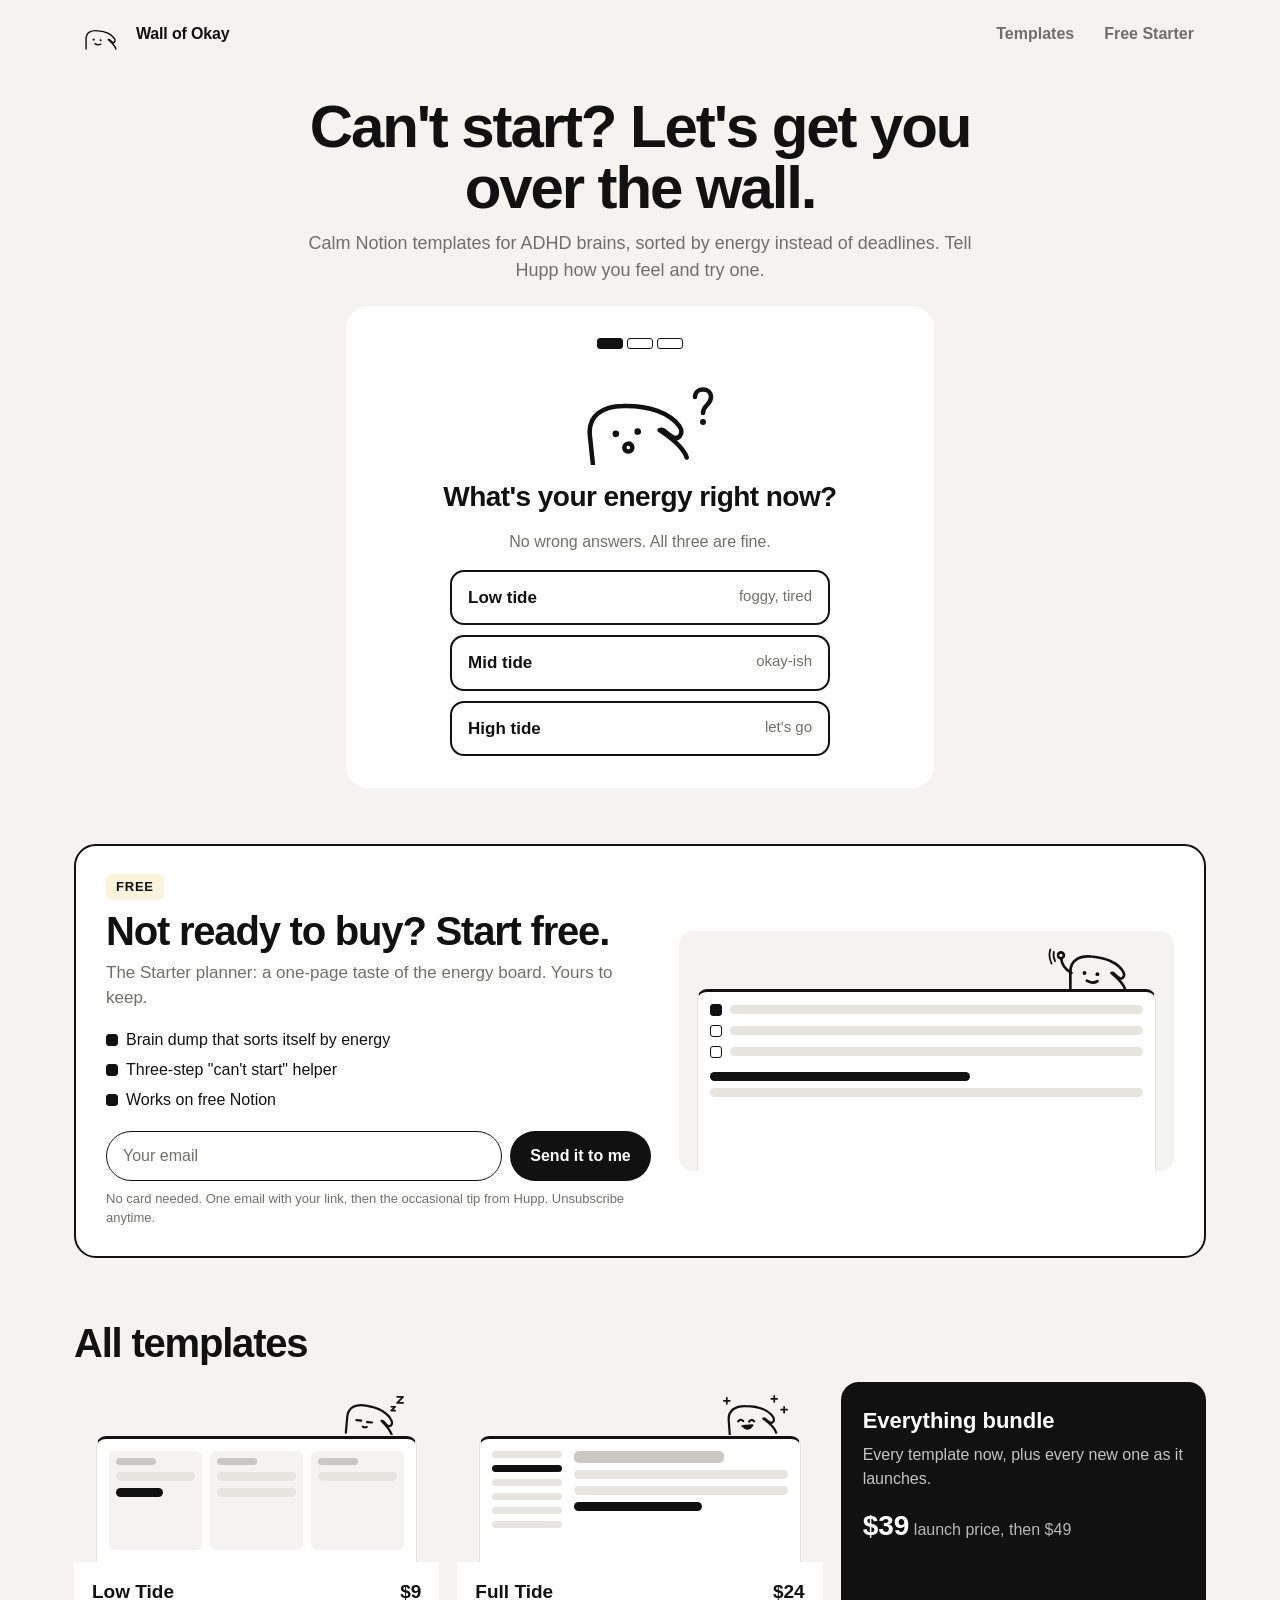
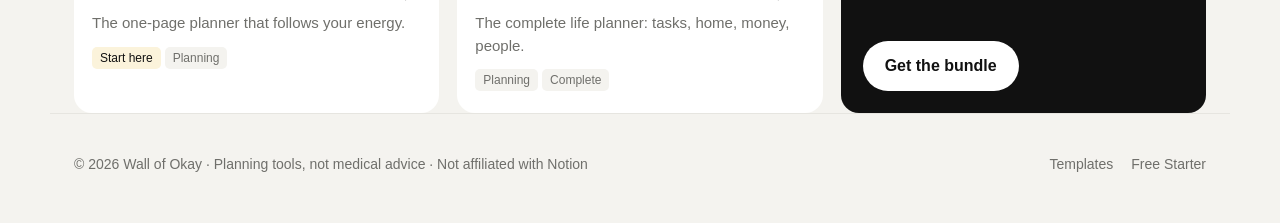
==== index.html @ 569f2dcc "Build the Wall of Okay site: Ask Hupp home, templates, Low Tide, Full Tide, 404 - Ask Hupp flow: pic" ====
<!doctype html>
<html lang="en">
<head>
<meta charset="utf-8">
<meta name="viewport" content="width=device-width, initial-scale=1">
<title>Wall of Okay · Calm Notion templates for ADHD brains</title>
<meta name="description" content="Calm Notion templates for ADHD brains. Tell Hupp your energy, try a tiny planner, and get the free Starter.">
<meta name="theme-color" content="#F4F3EF">
<link rel="icon" href="/assets/favicon.svg" type="image/svg+xml">
<link rel="icon" href="/assets/favicon-32.png" sizes="32x32" type="image/png">
<link rel="apple-touch-icon" href="/assets/apple-touch-icon.png">
<meta property="og:type" content="website">
<meta property="og:site_name" content="Wall of Okay">
<meta property="og:title" content="Wall of Okay · Calm Notion templates for ADHD brains">
<meta property="og:description" content="Calm Notion templates for ADHD brains. Tell Hupp your energy, try a tiny planner, and get the free Starter.">
<meta property="og:url" content="https://wallofokay.com/">
<meta property="og:image" content="https://wallofokay.com/assets/og.png">
<meta name="twitter:card" content="summary_large_image">
<link rel="stylesheet" href="/assets/site.css">
</head>
<body>
<a class="skip" href="#main">Skip to content</a>
<header class="site-head">
<a class="brand" href="/"><svg class="hupp" viewBox="20 32 170 100" width="170" height="100" aria-hidden="true" focusable="false"><path d="M58 130 V98 C 58 78, 74 70, 94 72 C 120 74, 140 84, 148 98 C 152 106, 146 112, 140 108 C 134 104, 132 98, 128 100 C 140 110, 150 120, 152 130" fill="none" stroke="currentColor" stroke-width="4.5" stroke-linecap="round" stroke-linejoin="round"></path><circle cx="82" cy="100" r="3.3" fill="currentColor"></circle><circle cx="104" cy="102" r="3.3" fill="currentColor"></circle><path d="M86 113 Q95 119 104 114" fill="none" stroke="currentColor" stroke-width="4.5" stroke-linecap="round" stroke-linejoin="round"></path></svg><span>Wall of Okay</span></a>
<nav aria-label="Main"><a href="/templates.html">Templates</a><a href="/#starter">Free<span class="long"> Starter</span></a></nav>
</header>
<main id="main">
<div class="intro"><h1>Can't start? Let's get you over the wall.</h1>
<p>Calm Notion templates for ADHD brains, sorted by energy instead of deadlines. Tell Hupp how you feel and try one.</p></div>

<section class="ask" id="ask" aria-label="Ask Hupp">
<div class="ask-card" data-step="1">
<div class="bricks" aria-hidden="true"><i class="on"></i><i></i><i></i></div>
<svg class="hupp lg" viewBox="20 32 170 100" width="170" height="100" role="img" aria-label="Hupp, asking a question"><g transform="rotate(-6 100 130)"><path d="M58 130 V98 C 58 78, 74 70, 94 72 C 120 74, 140 84, 148 98 C 152 106, 146 112, 140 108 C 134 104, 132 98, 128 100 C 140 110, 150 120, 152 130" fill="none" stroke="currentColor" stroke-width="4.5" stroke-linecap="round" stroke-linejoin="round"></path><circle cx="84" cy="99" r="3.3" fill="currentColor"></circle><circle cx="106" cy="99" r="3.3" fill="currentColor"></circle><circle cx="95" cy="114" r="4" fill="none" stroke="currentColor" stroke-width="4.5"></circle></g><path d="M160 64 C 160 54, 176 54, 176 64 C 176 72, 168 72, 168 80" fill="none" stroke="currentColor" stroke-width="4.5" stroke-linecap="round"></path><circle cx="168" cy="89" r="3" fill="currentColor"></circle></svg>
<h2 class="q" tabindex="-1">What's your energy right now?</h2>
<p class="sub">No wrong answers. All three are fine.</p>
<div class="opts" role="group" aria-label="Your energy"><button type="button" class="opt" data-energy="low" aria-pressed="false">Low tide <small>foggy, tired</small></button><button type="button" class="opt" data-energy="mid" aria-pressed="false">Mid tide <small>okay-ish</small></button><button type="button" class="opt" data-energy="high" aria-pressed="false">High tide <small>let's go</small></button></div>
<noscript><p class="sub"><a href="/templates.html">See the templates</a></p></noscript>
</div>

<div class="ask-card" data-step="2" hidden>
<div class="bricks" aria-hidden="true"><i class="on"></i><i class="on"></i><i></i></div>
<h2 class="q" tabindex="-1" data-board-q>Here's your board. Try it.</h2>
<div class="mini">
<div class="bar" aria-hidden="true"><i></i><i></i><i></i><span data-bar>Low Tide · Today</span></div>
<div class="in"><h3>Today</h3><div class="meta">Energy: <span data-energy-label>Mid tide</span> · <span data-count>3 things</span></div>
<div class="col"><div class="head" data-energy-label>Mid tide</div><div data-tasks></div></div>
<form class="dump" data-dump><label class="visually-hidden" for="dump-input">Dump a thought</label><input id="dump-input" type="text" maxlength="60" placeholder="Dump a thought…" autocomplete="off"><button type="submit">Add</button></form>
</div></div>
<div class="toast" role="status" aria-live="polite" hidden><svg class="hupp" viewBox="20 32 170 100" width="170" height="100" aria-hidden="true" focusable="false"><g transform="rotate(-4 100 130)"><path d="M58 130 V98 C 58 78, 74 70, 94 72 C 120 74, 140 84, 148 98 C 152 106, 146 112, 140 108 C 134 104, 132 98, 128 100 C 140 110, 150 120, 152 130" fill="none" stroke="currentColor" stroke-width="4.5" stroke-linecap="round" stroke-linejoin="round"></path><path d="M77 102 Q82 96 87 102" fill="none" stroke="currentColor" stroke-width="4.5" stroke-linecap="round" stroke-linejoin="round"></path><path d="M99 104 Q104 98 109 104" fill="none" stroke="currentColor" stroke-width="4.5" stroke-linecap="round" stroke-linejoin="round"></path><path d="M85 112 Q95 124 105 112 Z" fill="currentColor" stroke="currentColor" stroke-width="4.5" stroke-linecap="round" stroke-linejoin="round"></path></g><path d="M52 56 V68 M46 62 H58" fill="none" stroke="currentColor" stroke-width="3.5" stroke-linecap="round" stroke-linejoin="round"></path><path d="M148 52 V64 M142 58 H154" fill="none" stroke="currentColor" stroke-width="3.5" stroke-linecap="round" stroke-linejoin="round"></path><path d="M168 74 V86 M162 80 H174" fill="none" stroke="currentColor" stroke-width="3.5" stroke-linecap="round" stroke-linejoin="round"></path></svg><span data-cheer>Nice. That counts.</span><span class="hupword" aria-hidden="true">hup!</span></div>
<ul class="hint"><li>Tick a task</li><li>Tap a task for its first tiny step</li><li>Dump a thought</li></ul>
<button type="button" class="btn" data-next>Next: Hupp's pick</button>
</div>

<div class="ask-card" data-step="3" hidden>
<div class="bricks" aria-hidden="true"><i class="on"></i><i class="on"></i><i class="on"></i></div>
<div data-rec="lowtide" class="after">
<svg class="hupp lg" viewBox="20 32 170 100" width="170" height="100" role="img" aria-label="Hupp, pointing"><path d="M58 130 V98 C 58 78, 74 70, 94 72 C 120 74, 140 84, 148 98 C 152 106, 146 112, 140 108 C 134 104, 132 98, 128 100 C 140 110, 150 120, 152 130" fill="none" stroke="currentColor" stroke-width="4.5" stroke-linecap="round" stroke-linejoin="round"></path><circle cx="86" cy="100" r="3.3" fill="currentColor"></circle><circle cx="108" cy="100" r="3.3" fill="currentColor"></circle><path d="M88 113 Q97 119 106 114" fill="none" stroke="currentColor" stroke-width="4.5" stroke-linecap="round" stroke-linejoin="round"></path><path d="M146 110 Q160 108 174 100" fill="none" stroke="currentColor" stroke-width="4.5" stroke-linecap="round" stroke-linejoin="round"></path><path d="M174 100 L182 96" fill="none" stroke="currentColor" stroke-width="4.5" stroke-linecap="round" stroke-linejoin="round"></path><circle cx="174" cy="100" r="4" fill="var(--bg)" stroke="currentColor" stroke-width="4.5"></circle></svg>
<h2 class="q" tabindex="-1">Want this for your whole week?</h2>
<p class="sub">You just used the heart of Low Tide.</p>
<div class="result"><b>Low Tide planner</b><p>Brain dump, energy board, Dopamine Menu and a ten-second check-in. One page.</p></div>
<a class="btn" href="/low-tide.html">Get Low Tide · $9</a>
</div>
<div data-rec="fulltide" class="after" hidden>
<svg class="hupp lg" viewBox="20 32 170 100" width="170" height="100" role="img" aria-label="Hupp, celebrating"><g transform="rotate(-4 100 130)"><path d="M58 130 V98 C 58 78, 74 70, 94 72 C 120 74, 140 84, 148 98 C 152 106, 146 112, 140 108 C 134 104, 132 98, 128 100 C 140 110, 150 120, 152 130" fill="none" stroke="currentColor" stroke-width="4.5" stroke-linecap="round" stroke-linejoin="round"></path><path d="M77 102 Q82 96 87 102" fill="none" stroke="currentColor" stroke-width="4.5" stroke-linecap="round" stroke-linejoin="round"></path><path d="M99 104 Q104 98 109 104" fill="none" stroke="currentColor" stroke-width="4.5" stroke-linecap="round" stroke-linejoin="round"></path><path d="M85 112 Q95 124 105 112 Z" fill="currentColor" stroke="currentColor" stroke-width="4.5" stroke-linecap="round" stroke-linejoin="round"></path></g><path d="M52 56 V68 M46 62 H58" fill="none" stroke="currentColor" stroke-width="3.5" stroke-linecap="round" stroke-linejoin="round"></path><path d="M148 52 V64 M142 58 H154" fill="none" stroke="currentColor" stroke-width="3.5" stroke-linecap="round" stroke-linejoin="round"></path><path d="M168 74 V86 M162 80 H174" fill="none" stroke="currentColor" stroke-width="3.5" stroke-linecap="round" stroke-linejoin="round"></path></svg>
<h2 class="q" tabindex="-1">You've got energy. Let's give it a home.</h2>
<p class="sub">High tide days are great for setting up the full system.</p>
<div class="result"><b>Full Tide planner</b><p>Plan, wellness, home, money, people and a weekly review, with a calm home page for today.</p></div>
<a class="btn" href="/full-tide.html">Get Full Tide · $24</a>
</div>
<button type="button" class="link" data-restart>Try another energy</button>
<a class="link" href="#starter">Not ready? Start with the free Starter</a>
</div>
</section>

<div class="wrap">
<section class="free home-free" id="starter" aria-labelledby="starter-title" data-cat="free">
<div><span class="badge">FREE</span><h2 id="starter-title">Not ready to buy? Start free.</h2>
<p>The Starter planner: a one-page taste of the energy board. Yours to keep.</p>
<ul><li><span class="bx f"></span>Brain dump that sorts itself by energy</li><li><span class="bx f"></span>Three-step "can't start" helper</li><li><span class="bx f"></span>Works on free Notion</li></ul>
<form class="form" data-starter novalidate>
<label class="visually-hidden" for="starter-email">Your email</label>
<input id="starter-email" type="email" name="email_address" placeholder="Your email" autocomplete="email" required>
<button type="submit">Send it to me</button>
</form>
<div class="form-msg" role="status" aria-live="polite"></div>
<div class="thanks" hidden><svg class="hupp" viewBox="20 32 170 100" width="170" height="100" aria-hidden="true" focusable="false"><g transform="rotate(-4 100 130)"><path d="M58 130 V98 C 58 78, 74 70, 94 72 C 120 74, 140 84, 148 98 C 152 106, 146 112, 140 108 C 134 104, 132 98, 128 100 C 140 110, 150 120, 152 130" fill="none" stroke="currentColor" stroke-width="4.5" stroke-linecap="round" stroke-linejoin="round"></path><path d="M77 102 Q82 96 87 102" fill="none" stroke="currentColor" stroke-width="4.5" stroke-linecap="round" stroke-linejoin="round"></path><path d="M99 104 Q104 98 109 104" fill="none" stroke="currentColor" stroke-width="4.5" stroke-linecap="round" stroke-linejoin="round"></path><path d="M85 112 Q95 124 105 112 Z" fill="currentColor" stroke="currentColor" stroke-width="4.5" stroke-linecap="round" stroke-linejoin="round"></path></g><path d="M52 56 V68 M46 62 H58" fill="none" stroke="currentColor" stroke-width="3.5" stroke-linecap="round" stroke-linejoin="round"></path><path d="M148 52 V64 M142 58 H154" fill="none" stroke="currentColor" stroke-width="3.5" stroke-linecap="round" stroke-linejoin="round"></path><path d="M168 74 V86 M162 80 H174" fill="none" stroke="currentColor" stroke-width="3.5" stroke-linecap="round" stroke-linejoin="round"></path></svg><div><b>Check your inbox.</b>Hupp just sent your Starter. It can take a minute.</div></div>
<div class="note">No card needed. One email with your link, then the occasional tip from Hupp. Unsubscribe anytime.</div></div>
<div class="pvwrap" aria-hidden="true"><svg class="hupp" viewBox="20 32 170 100" width="170" height="100" aria-hidden="true" focusable="false"><path d="M60 100 Q44 92 42 74" fill="none" stroke="currentColor" stroke-width="4.5" stroke-linecap="round" stroke-linejoin="round"></path><circle cx="42" cy="70" r="5" fill="var(--bg)" stroke="currentColor" stroke-width="4.5"></circle><path d="M30 64 Q28 72 32 80" fill="none" stroke="currentColor" stroke-width="3" stroke-linecap="round" stroke-linejoin="round"></path><path d="M24 60 Q20 72 26 84" fill="none" stroke="currentColor" stroke-width="3" stroke-linecap="round" stroke-linejoin="round"></path><path d="M58 130 V98 C 58 78, 74 70, 94 72 C 120 74, 140 84, 148 98 C 152 106, 146 112, 140 108 C 134 104, 132 98, 128 100 C 140 110, 150 120, 152 130" fill="none" stroke="currentColor" stroke-width="4.5" stroke-linecap="round" stroke-linejoin="round"></path><circle cx="82" cy="100" r="3.3" fill="currentColor"></circle><circle cx="104" cy="102" r="3.3" fill="currentColor"></circle><path d="M86 113 Q95 119 104 114" fill="none" stroke="currentColor" stroke-width="4.5" stroke-linecap="round" stroke-linejoin="round"></path></svg><div class="pv"><div class="ln"><span class="bx f"></span><i></i></div><div class="ln"><span class="bx"></span><i></i></div><div class="ln"><span class="bx"></span><i></i></div><i class="d" style="margin-top:14px"></i><i></i></div></div>
</section>

<h2 class="section-title">All templates</h2>
<div class="grid"><a class="card" href="/low-tide.html" data-cat="planning"><div class="cover" aria-hidden="true"><div class="pv cols3"><div><i class="hd"></i><i></i><i class="d"></i></div><div><i class="hd"></i><i></i><i></i></div><div><i class="hd"></i><i></i></div></div><svg class="hupp" viewBox="20 32 170 100" width="170" height="100" aria-hidden="true" focusable="false"><g transform="rotate(5 100 130)"><path d="M58 130 V98 C 58 78, 74 70, 94 72 C 120 74, 140 84, 148 98 C 152 106, 146 112, 140 108 C 134 104, 132 98, 128 100 C 140 110, 150 120, 152 130" fill="none" stroke="currentColor" stroke-width="4.5" stroke-linecap="round" stroke-linejoin="round"></path><path d="M77 103 H87" fill="none" stroke="currentColor" stroke-width="4.5" stroke-linecap="round" stroke-linejoin="round"></path><path d="M99 105 H109" fill="none" stroke="currentColor" stroke-width="4.5" stroke-linecap="round" stroke-linejoin="round"></path><path d="M91 115 Q95 117 99 115" fill="none" stroke="currentColor" stroke-width="4.5" stroke-linecap="round" stroke-linejoin="round"></path></g><path d="M150 74 H158 L150 82 H158" fill="none" stroke="currentColor" stroke-width="3.5" stroke-linecap="round" stroke-linejoin="round"></path><path d="M162 54 H174 L162 66 H174" fill="none" stroke="currentColor" stroke-width="3.5" stroke-linecap="round" stroke-linejoin="round"></path></svg></div><div class="body"><div class="row"><b>Low Tide</b><span class="price">$9</span></div><p>The one-page planner that follows your energy.</p><div><span class="tag y">Start here</span><span class="tag">Planning</span></div></div></a><a class="card" href="/full-tide.html" data-cat="planning"><div class="cover" aria-hidden="true"><div class="pv side"><div class="nav"><i></i><i class="on"></i><i></i><i></i><i></i><i></i></div><div class="main"><i class="w"></i><i></i><i></i><i class="d"></i></div></div><svg class="hupp" viewBox="20 32 170 100" width="170" height="100" aria-hidden="true" focusable="false"><g transform="rotate(-4 100 130)"><path d="M58 130 V98 C 58 78, 74 70, 94 72 C 120 74, 140 84, 148 98 C 152 106, 146 112, 140 108 C 134 104, 132 98, 128 100 C 140 110, 150 120, 152 130" fill="none" stroke="currentColor" stroke-width="4.5" stroke-linecap="round" stroke-linejoin="round"></path><path d="M77 102 Q82 96 87 102" fill="none" stroke="currentColor" stroke-width="4.5" stroke-linecap="round" stroke-linejoin="round"></path><path d="M99 104 Q104 98 109 104" fill="none" stroke="currentColor" stroke-width="4.5" stroke-linecap="round" stroke-linejoin="round"></path><path d="M85 112 Q95 124 105 112 Z" fill="currentColor" stroke="currentColor" stroke-width="4.5" stroke-linecap="round" stroke-linejoin="round"></path></g><path d="M52 56 V68 M46 62 H58" fill="none" stroke="currentColor" stroke-width="3.5" stroke-linecap="round" stroke-linejoin="round"></path><path d="M148 52 V64 M142 58 H154" fill="none" stroke="currentColor" stroke-width="3.5" stroke-linecap="round" stroke-linejoin="round"></path><path d="M168 74 V86 M162 80 H174" fill="none" stroke="currentColor" stroke-width="3.5" stroke-linecap="round" stroke-linejoin="round"></path></svg></div><div class="body"><div class="row"><b>Full Tide</b><span class="price">$24</span></div><p>The complete life planner: tasks, home, money, people.</p><div><span class="tag">Planning</span><span class="tag">Complete</span></div></div></a><div class="bundle" data-cat="planning"><div><b>Everything bundle</b><p>Every template now, plus every new one as it launches.</p>
<p class="amount"><strong>$39</strong> <span>launch price, then $49</span></p></div><a class="btn light" data-buy="bundle" href="#">Get the bundle</a></div></div>
</div>
</main>
<footer class="site-foot">
<div>© <span data-year>2026</span> Wall of Okay · Planning tools, not medical advice · Not affiliated with Notion</div>
<nav aria-label="Footer"><a href="/templates.html">Templates</a><a href="/#starter">Free Starter</a><a data-link="etsy" href="#" hidden>Etsy shop</a><a data-link="instagram" href="#" hidden>Instagram</a></nav>
</footer>
<script src="/assets/config.js"></script>
<script src="/assets/site.js"></script>
<script src="/assets/ask.js"></script>
</body>
</html>
---- assets/site.css ----
/* Wall of Okay — one stylesheet for every page.
   Near monochrome: white, black, warm greys, one pale yellow highlight. */

:root {
  --bg: #FFFFFF;
  --fg: #111111;
  --muted: #6F6F6B;
  --soft: #F4F3EF;
  --line: #E6E5E0;
  --hl: #FBF3DB;
  --radius: 18px;
  --sans: ui-sans-serif, -apple-system, BlinkMacSystemFont, "Segoe UI", Helvetica, Arial, sans-serif;
  color-scheme: light;
}

* { box-sizing: border-box; }
[hidden] { display: none !important; }
html { -webkit-text-size-adjust: 100%; }
body {
  margin: 0;
  background: var(--soft);
  color: var(--fg);
  font-family: var(--sans);
  font-size: 16px;
  line-height: 1.5;
}
img, svg { max-width: 100%; }
a { color: inherit; }
button, input { font: inherit; color: inherit; }
:focus-visible { outline: 3px solid var(--fg); outline-offset: 3px; border-radius: 6px; }

.skip { position: absolute; left: -999px; top: 8px; background: var(--fg); color: var(--bg); padding: 8px 14px; border-radius: 999px; z-index: 50; }
.skip:focus { left: 8px; }

.hupp { color: var(--fg); display: block; flex: none; }

/* Header and footer */
.site-head { display: flex; justify-content: space-between; align-items: center; gap: 16px; padding: 14px 24px; max-width: 1180px; margin: 0 auto; }
.brand { display: flex; align-items: center; gap: 8px; font-weight: 800; text-decoration: none; letter-spacing: -.01em; }
.brand .hupp { width: 54px; height: auto; }
.brand, .site-head nav a { white-space: nowrap; }
.site-head nav { display: flex; gap: 6px; }
.site-head nav a { text-decoration: none; color: var(--muted); font-weight: 600; padding: 8px 12px; border-radius: 999px; }
.site-head nav a:hover, .site-head nav a[aria-current="page"] { color: var(--fg); background: var(--bg); }

.site-foot { max-width: 1180px; margin: 0 auto; padding: 40px 24px 48px; display: flex; flex-wrap: wrap; justify-content: space-between; gap: 16px; color: var(--muted); font-size: 14px; border-top: 1px solid var(--line); }
.site-foot nav { display: flex; flex-wrap: wrap; gap: 18px; }
.site-foot a { text-decoration: none; }
.site-foot a:hover { color: var(--fg); text-decoration: underline; }

.wrap { max-width: 1180px; margin: 0 auto; padding: 0 24px; }

/* Buttons and small bits */
.btn { display: inline-block; background: var(--fg); color: var(--bg); border: 0; border-radius: 999px; padding: 13px 22px; font-weight: 700; text-decoration: none; cursor: pointer; text-align: center; }
.btn:hover { background: #2B2B2A; }
.btn.big { padding: 16px 30px; font-size: 18px; font-weight: 800; }
.btn.light { background: var(--bg); color: var(--fg); }
.btn.light:hover { background: var(--soft); }
.link { color: var(--muted); text-decoration: underline; background: none; border: 0; padding: 0; cursor: pointer; font-size: 15px; }
.link:hover { color: var(--fg); }
.tag { display: inline-block; font-size: 12px; padding: 2px 8px; border-radius: 5px; background: var(--soft); color: var(--muted); margin: 0 4px 4px 0; }
.tag.y { background: var(--hl); color: var(--fg); }
.badge { display: inline-block; background: var(--hl); border-radius: 6px; padding: 3px 10px; font-weight: 800; font-size: 13px; letter-spacing: .06em; }
.bx { flex: none; width: 12px; height: 12px; border: 1.5px solid var(--fg); border-radius: 3px; }
.bx.f { background: var(--fg); }
.visually-hidden { position: absolute !important; width: 1px; height: 1px; overflow: hidden; clip: rect(0 0 0 0); white-space: nowrap; }

/* Brick progress */
.bricks { display: flex; gap: 4px; }
.bricks i { width: 26px; height: 11px; border-radius: 3px; border: 1.6px solid var(--fg); background: transparent; transition: background .25s; }
.bricks i.on { background: var(--fg); }

/* The "hup!" hop */
@keyframes hop {
  0% { transform: translateY(0) scale(1, 1); }
  18% { transform: translateY(4px) scale(1.06, .88); }
  45% { transform: translateY(-18px) scale(.95, 1.07); }
  70% { transform: translateY(0) scale(1.03, .96); }
  100% { transform: translateY(0) scale(1, 1); }
}
@keyframes hupword { 0%, 25% { opacity: 0; transform: translateY(4px); } 40%, 80% { opacity: 1; transform: translateY(-4px); } 100% { opacity: 0; transform: translateY(-8px); } }
.hop .hupp { transform-origin: 50% 100%; animation: hop .7s ease-out 1; }
.hupword { font-weight: 800; font-size: 15px; opacity: 0; }
.hop .hupword { animation: hupword 1.1s ease-out 1; }

/* Mini Notion window */
.mini { width: 100%; background: var(--bg); border: 1px solid var(--line); border-radius: 12px; overflow: hidden; text-align: left; }
.mini .bar { display: flex; align-items: center; gap: 8px; padding: 10px 14px; border-bottom: 1px solid var(--line); font-size: 13px; color: var(--muted); }
.mini .bar i { width: 9px; height: 9px; border-radius: 50%; background: #E3E2DD; }
.mini .bar span { margin-left: 6px; }
.mini .in { padding: 16px 18px; }
.mini h3 { margin: 0 0 2px; font-size: 20px; }
.mini .meta { font-size: 13px; color: var(--muted); margin-bottom: 12px; }
.col { background: var(--soft); border-radius: 10px; padding: 10px; min-width: 0; }
.col .head { font-size: 12px; font-weight: 700; letter-spacing: .08em; text-transform: uppercase; color: var(--muted); margin: 2px 4px 8px; }
.task { background: var(--bg); border: 1px solid var(--line); border-radius: 8px; padding: 10px 12px; margin-bottom: 8px; display: flex; gap: 10px; align-items: flex-start; font-size: 15px; }
.task:last-child { margin-bottom: 0; }
.box { flex: none; width: 18px; height: 18px; margin-top: 2px; padding: 0; border: 1.6px solid var(--fg); border-radius: 4px; background: var(--bg); display: grid; place-items: center; font-size: 12px; line-height: 1; cursor: pointer; }
.task.done .box { background: var(--fg); color: var(--bg); }
.task .t { min-width: 0; flex: 1; }
.task .name { background: none; border: 0; padding: 0; text-align: left; cursor: pointer; }
.task.done .name { text-decoration: line-through; color: var(--muted); }
.step { display: block; margin-top: 6px; font-size: 13px; background: var(--hl); padding: 6px 8px; border-radius: 6px; }
.new { white-space: nowrap; display: inline-block; font-size: 11px; font-weight: 700; background: var(--fg); color: var(--bg); padding: 1px 6px; border-radius: 4px; margin-left: 6px; vertical-align: 1px; }

/* ===== Home: Ask Hupp ===== */
.intro { text-align: center; max-width: 720px; margin: 28px auto 22px; padding: 0 24px; }
.intro h1 { font-size: clamp(36px, 6vw, 60px); letter-spacing: -.035em; line-height: 1.02; margin: 0 0 12px; }
.intro p { color: var(--muted); font-size: 18px; margin: 0; }

.ask { max-width: 620px; margin: 0 auto; padding: 0 16px; scroll-margin-top: 16px; }
.ask-card { background: var(--bg); border-radius: 22px; padding: 32px 30px; display: flex; flex-direction: column; align-items: center; gap: 16px; text-align: center; }
.ask-card[hidden] { display: none; }
.ask-card .q { font-size: 28px; font-weight: 800; letter-spacing: -.02em; line-height: 1.15; margin: 0; outline: none; }
.ask-card .sub { color: var(--muted); font-size: 16px; margin: 0; }
.ask-card .hupp.lg { width: 170px; height: auto; }
.opts { display: flex; flex-direction: column; gap: 10px; width: 100%; max-width: 380px; }
.opt { border: 2px solid var(--fg); background: var(--bg); border-radius: 14px; padding: 13px 16px; font-size: 17px; font-weight: 700; display: flex; justify-content: space-between; gap: 12px; cursor: pointer; text-align: left; }
.opt small { font-weight: 500; color: var(--muted); font-size: 15px; }
.opt:hover { background: var(--soft); }
.opt[aria-pressed="true"] { background: var(--fg); color: var(--bg); }
.opt[aria-pressed="true"] small { color: #BBBBB6; }
.dump { display: flex; gap: 8px; margin-top: 10px; }
.dump input { flex: 1; min-width: 0; border: 1.6px solid var(--fg); border-radius: 8px; padding: 9px 12px; font-size: 15px; background: var(--bg); }
.dump input::placeholder { color: var(--muted); }
.dump button { background: var(--fg); color: var(--bg); border: 0; border-radius: 8px; padding: 9px 14px; font-weight: 700; font-size: 15px; cursor: pointer; }
.toast { display: flex; align-items: center; gap: 10px; background: var(--fg); color: var(--bg); border-radius: 12px; padding: 6px 14px 6px 8px; font-weight: 700; font-size: 15px; min-height: 52px; }
.toast .hupp { color: var(--bg); width: 60px; height: auto; }
.toast[hidden] { display: none; }
.hint { display: flex; gap: 6px 16px; flex-wrap: wrap; justify-content: center; font-size: 13px; color: var(--muted); margin: 0; padding: 0; list-style: none; }
.result { border-radius: 14px; background: var(--hl); padding: 16px 18px; width: 100%; max-width: 420px; text-align: left; }
.result b { font-size: 22px; display: block; }
.result p { margin: 4px 0 0; }
.after { display: flex; flex-direction: column; align-items: center; gap: 10px; }

/* Free Starter block (home and templates) */
.free { display: grid; grid-template-columns: 1.1fr 1fr; gap: 28px; align-items: center; background: var(--bg); border: 2px solid var(--fg); border-radius: 22px; padding: 28px 30px; scroll-margin-top: 16px; }
.free > * { min-width: 0; }
.free h2 { font-size: clamp(28px, 4vw, 40px); letter-spacing: -.03em; line-height: 1.05; margin: 10px 0 8px; }
.free p { color: var(--muted); margin: 0 0 14px; font-size: 17px; }
.free ul { margin: 0 0 16px; padding: 0; list-style: none; }
.free li { display: flex; gap: 8px; align-items: center; padding: 3px 0; }
.form { display: flex; gap: 8px; flex-wrap: wrap; }
.form input { flex: 1; min-width: 180px; border: 1.6px solid var(--fg); border-radius: 999px; padding: 12px 16px; background: var(--bg); }
.form input::placeholder { color: var(--muted); }
.form button { border: 0; background: var(--fg); color: var(--bg); border-radius: 999px; padding: 12px 20px; font-weight: 800; white-space: nowrap; cursor: pointer; }
.form button[disabled] { opacity: .6; cursor: wait; }
.free .note { font-size: 13px; color: var(--muted); margin-top: 8px; }
.form-msg { margin-top: 10px; font-size: 15px; }
.form-msg:empty { display: none; }
.thanks { display: flex; align-items: center; gap: 14px; background: var(--hl); border-radius: 14px; padding: 12px 16px; }
.thanks .hupp { width: 80px; height: auto; }
.thanks b { display: block; font-size: 18px; }
.pvwrap { position: relative; background: var(--soft); border-radius: 14px; padding: 58px 18px 0; height: 240px; overflow: hidden; }
.pvwrap .hupp { position: absolute; right: 26px; top: 2px; width: 100px; height: auto; }
.pv { background: var(--bg); border: 1px solid #E3E2DD; border-bottom: 0; border-radius: 10px 10px 0 0; height: 100%; padding: 12px; border-top: 3px solid var(--fg); }
.pv i { display: block; height: 9px; border-radius: 5px; background: #E6E5E0; margin-bottom: 7px; }
.pv i.d { background: var(--fg); width: 60%; }
.pv i.hd { height: 7px; width: 50%; background: #C9C8C2; }
.pv .ln { display: flex; align-items: center; gap: 8px; margin-bottom: 9px; }
.pv .ln i { flex: 1; margin: 0; }
.home-free { margin: 56px auto 0; }

/* Home: template teaser row */
.section-title { font-size: clamp(28px, 4vw, 40px); letter-spacing: -.03em; line-height: 1.05; margin: 64px 0 18px; }

/* ===== Templates gallery ===== */
.page-title { font-size: clamp(40px, 6vw, 64px); letter-spacing: -.035em; margin: 24px 0 8px; line-height: 1; }
.lede { color: var(--muted); font-size: 18px; margin: 0 0 22px; }
.filters { display: flex; gap: 8px; flex-wrap: wrap; margin-bottom: 22px; }
.filters button { border: 1.6px solid var(--fg); background: transparent; border-radius: 999px; padding: 7px 14px; font-weight: 700; font-size: 15px; cursor: pointer; }
.filters button[aria-pressed="true"] { background: var(--fg); color: var(--bg); }
.askstrip { display: flex; align-items: center; gap: 16px; background: var(--hl); border-radius: 16px; padding: 12px 18px; margin: 22px 0 24px; text-decoration: none; }
.askstrip .hupp { width: 64px; height: auto; }
.askstrip b { display: block; }
.askstrip span { color: var(--muted); font-size: 15px; }
.askstrip .btn { margin-left: auto; white-space: nowrap; color: var(--bg); font-size: 16px; }
.grid { display: grid; grid-template-columns: repeat(3, 1fr); gap: 18px; }
.card { background: var(--bg); border-radius: var(--radius); overflow: hidden; min-width: 0; text-decoration: none; display: flex; flex-direction: column; transition: transform .15s; }
.card:hover { transform: translateY(-2px); }
.cover { height: 180px; position: relative; background: var(--soft); padding: 54px 22px 0; overflow: hidden; }
.cover .hupp { position: absolute; right: 28px; top: 4px; width: 84px; height: auto; }
.cols3 { display: grid; grid-template-columns: repeat(3, 1fr); gap: 8px; }
.cols3 > div { background: var(--soft); border-radius: 6px; padding: 7px; }
.side { display: grid; grid-template-columns: 70px 1fr; gap: 12px; }
.side .nav i { height: 7px; }
.side .nav i.on { background: var(--fg); }
.side .main i.w { width: 70%; height: 12px; background: #C9C8C2; }
.card .body { padding: 16px 18px 18px; }
.card .row { display: flex; justify-content: space-between; align-items: baseline; font-size: 19px; gap: 10px; }
.card .price { font-weight: 700; }
.card .body p { color: var(--muted); margin: 6px 0 10px; font-size: 15px; }
.bundle { background: var(--fg); color: var(--bg); border-radius: var(--radius); padding: 22px; display: flex; flex-direction: column; justify-content: space-between; min-width: 0; }
.bundle b { font-size: 22px; }
.bundle p { opacity: .75; margin: 6px 0 0; }
.bundle .amount { opacity: 1; margin-top: 14px; }
.bundle .amount strong { font-size: 28px; font-weight: 800; }
.bundle .amount span { opacity: .7; }
.bundle .btn { align-self: flex-start; margin-top: 16px; }
[data-cat][hidden] { display: none !important; }

/* ===== Template page ===== */
.hero { display: grid; grid-template-columns: 1fr 1.15fr; gap: 32px; align-items: center; margin-top: 20px; }
.hero > * { min-width: 0; }
.crumb { font-size: 14px; color: var(--muted); }
.crumb a { text-decoration: none; }
.crumb a:hover { text-decoration: underline; }
.hero h1 { font-size: clamp(44px, 6vw, 72px); letter-spacing: -.035em; line-height: 1; margin: 8px 0 12px; }
.hero .lede { font-size: 19px; max-width: 440px; margin-bottom: 20px; }
.pricing { display: flex; align-items: baseline; flex-wrap: wrap; gap: 4px 10px; margin-bottom: 18px; }
.pricing b { font-size: 34px; }
.pricing span { font-size: 15px; color: var(--muted); }
.trust { display: flex; gap: 6px 16px; flex-wrap: wrap; font-size: 14px; color: var(--muted); margin: 14px 0 0; padding: 0; list-style: none; }
.shot { background: var(--bg); border-radius: 20px; padding: 22px; position: relative; margin-top: 70px; border-top: 3px solid var(--fg); }
.shot > .hupp { position: absolute; right: 24px; bottom: 100%; width: 120px; height: auto; margin-bottom: 0; }
.cols { display: grid; grid-template-columns: repeat(3, 1fr); gap: 10px; }
.cols .task { font-size: 13px; padding: 8px 10px; gap: 8px; }
.cols .task .box { width: 14px; height: 14px; font-size: 9px; cursor: default; }
.ft { display: grid; grid-template-columns: 120px 1fr; gap: 14px; }
.ft nav { display: flex; flex-direction: column; gap: 2px; font-size: 13px; }
.ft nav span { padding: 5px 8px; border-radius: 6px; color: var(--muted); }
.ft nav span.on { background: var(--soft); color: var(--fg); font-weight: 700; }
.h2 { font-size: 34px; letter-spacing: -.02em; margin: 70px 0 18px; }
.feats { display: grid; grid-template-columns: repeat(4, 1fr); gap: 14px; }
.feats.six { grid-template-columns: repeat(3, 1fr); }
.feat { background: var(--bg); border-radius: 16px; padding: 18px; }
.feat .hupp { width: 70px; height: auto; }
.feat b { display: block; margin: 6px 0 4px; font-size: 17px; }
.feat p { margin: 0; color: var(--muted); font-size: 15px; }
.good { background: var(--bg); border-radius: 16px; padding: 8px 22px; margin: 0; list-style: none; }
.good li { display: grid; grid-template-columns: 130px 1fr; gap: 12px; padding: 14px 0; border-bottom: 1px solid var(--line); }
.good li:last-child { border-bottom: 0; }
.good li span { color: var(--muted); }
.more { display: grid; grid-template-columns: 1fr 1fr; gap: 14px; margin-top: 14px; }
.more a { background: var(--bg); border-radius: 16px; padding: 18px 20px; text-decoration: none; display: block; }
.more a:hover { background: #FBFAF7; }
.more a.dark { background: var(--fg); color: var(--bg); }
.more b { display: block; font-size: 18px; }
.more span { color: var(--muted); font-size: 15px; }
.more a.dark span { color: #BBBBB6; }
.sticky { display: none; }

/* ===== 404 ===== */
.lost { text-align: center; max-width: 520px; margin: 60px auto; padding: 40px 24px; background: var(--bg); border-radius: 22px; }
.lost .hupp { width: 200px; height: auto; margin: 0 auto 8px; }
.lost h1 { font-size: 36px; letter-spacing: -.02em; line-height: 1.1; margin: 0 0 10px; }
.lost p { color: var(--muted); margin: 0 0 22px; }

/* Small notice for links that aren't connected yet */
.notice { position: fixed; left: 50%; bottom: 20px; transform: translateX(-50%); background: var(--fg); color: var(--bg); padding: 10px 16px; border-radius: 12px; font-size: 14px; z-index: 60; max-width: calc(100% - 32px); }

/* ===== Phones and tablets ===== */
@media (max-width: 900px) {
  .grid { grid-template-columns: 1fr 1fr; }
  .hero { grid-template-columns: 1fr; }
  .feats, .feats.six { grid-template-columns: 1fr 1fr; }
}
@media (max-width: 760px) {
  .free { grid-template-columns: 1fr; padding: 22px; }
  .more { grid-template-columns: 1fr; }
}
@media (max-width: 800px) {
  body.has-sticky { padding-bottom: 80px; }
  .sticky { display: flex; position: fixed; left: 0; right: 0; bottom: 0; background: var(--bg); border-top: 1px solid var(--line); padding: 12px 16px; justify-content: space-between; align-items: center; gap: 12px; z-index: 40; }
  .sticky .btn { padding: 12px 22px; }
  .sticky small { display: block; font-size: 13px; color: var(--muted); }
  .cols { grid-template-columns: 1fr; }
  .cols .col:nth-child(n+3) { display: none; }
}
@media (max-width: 560px) {
  .site-head { padding: 12px 16px; }
  .site-head nav a { padding: 8px 8px; font-size: 15px; }
  .brand .hupp { width: 44px; }
  .good li { grid-template-columns: 1fr; gap: 2px; }
  .wrap { padding: 0 16px; }
  .grid { grid-template-columns: 1fr; }
  .ask-card { padding: 26px 18px; }
  .ask-card .q { font-size: 24px; }
  .askstrip { flex-wrap: wrap; }
  .askstrip .btn { margin-left: 0; }
  .feats, .feats.six { grid-template-columns: 1fr; }
  .ft { grid-template-columns: 1fr; }
  .ft nav { flex-direction: row; flex-wrap: wrap; }
  .site-foot { padding: 32px 16px 40px; }
}

@media (max-width: 400px) {
  .site-head nav .long { display: none; }
}

@media (prefers-reduced-motion: reduce) {
  *, *::before, *::after { animation: none !important; transition: none !important; }
  .hop .hupword { opacity: 1; }
}
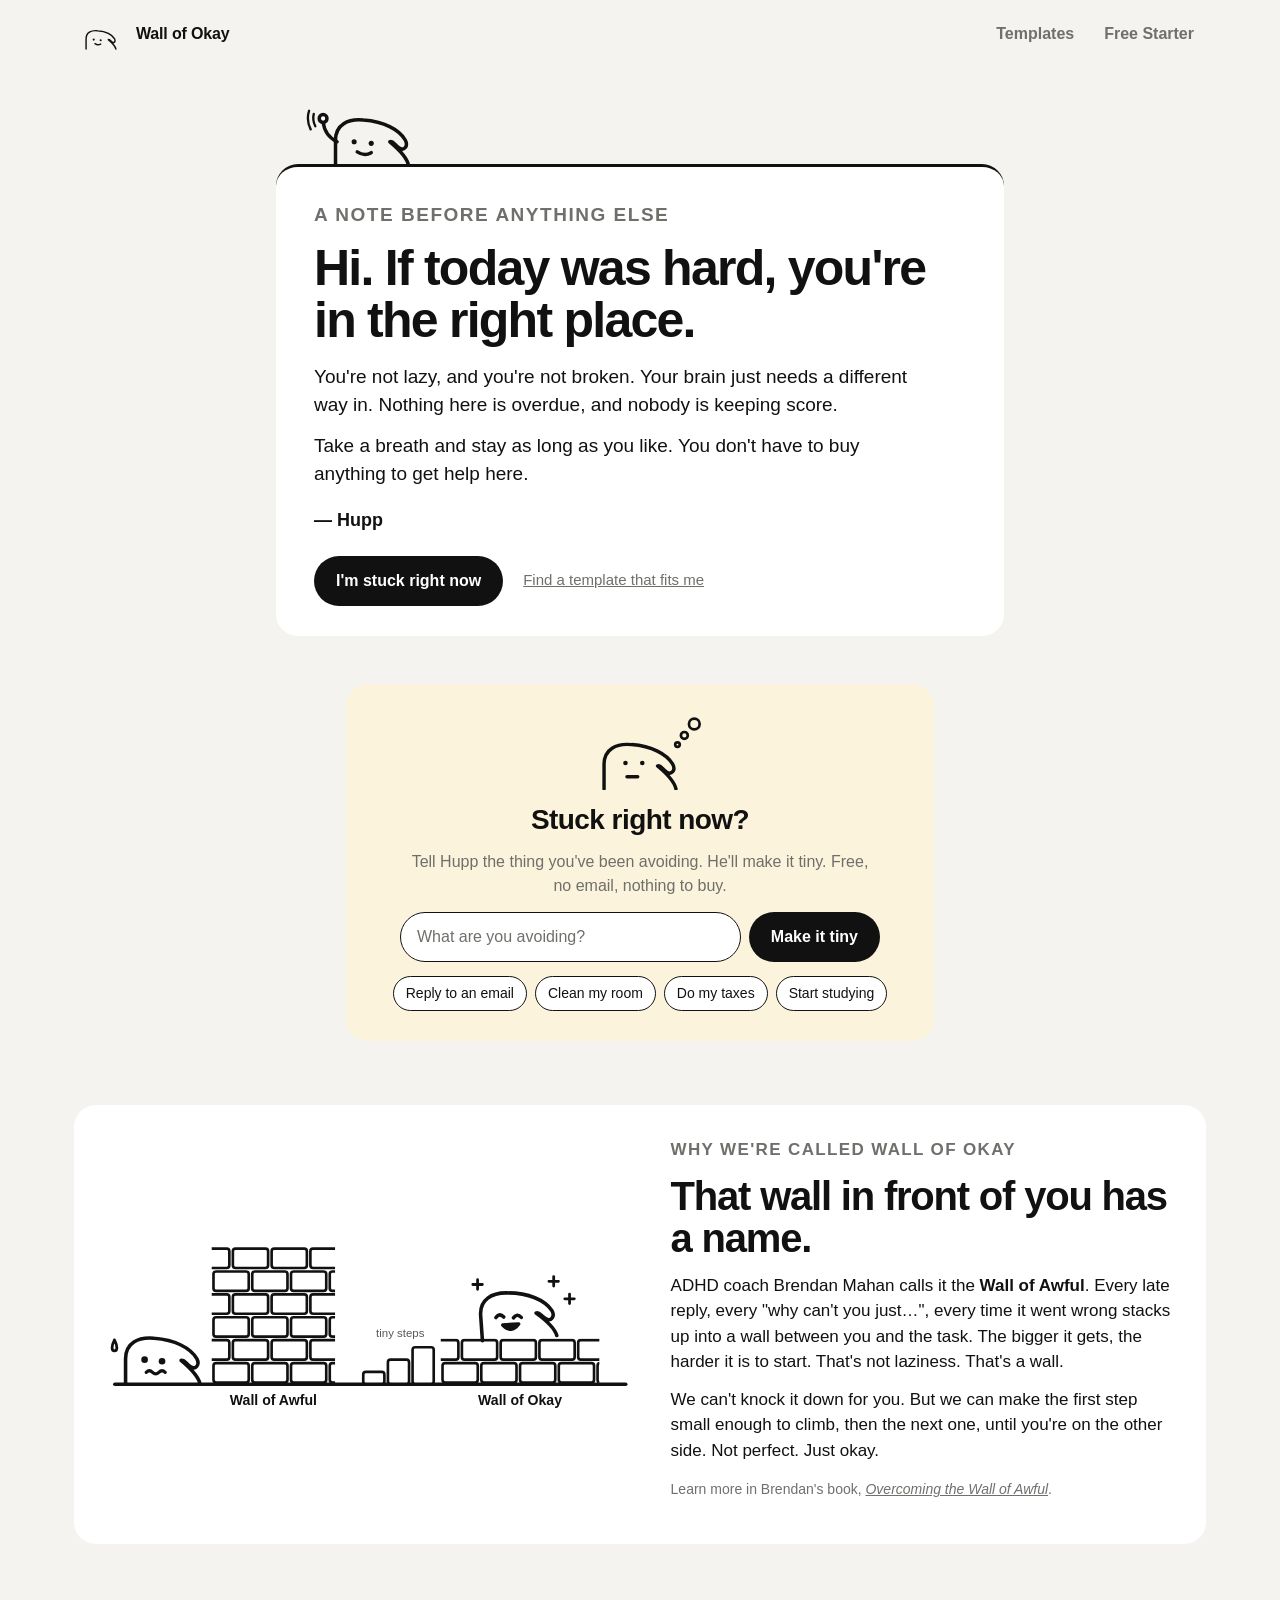
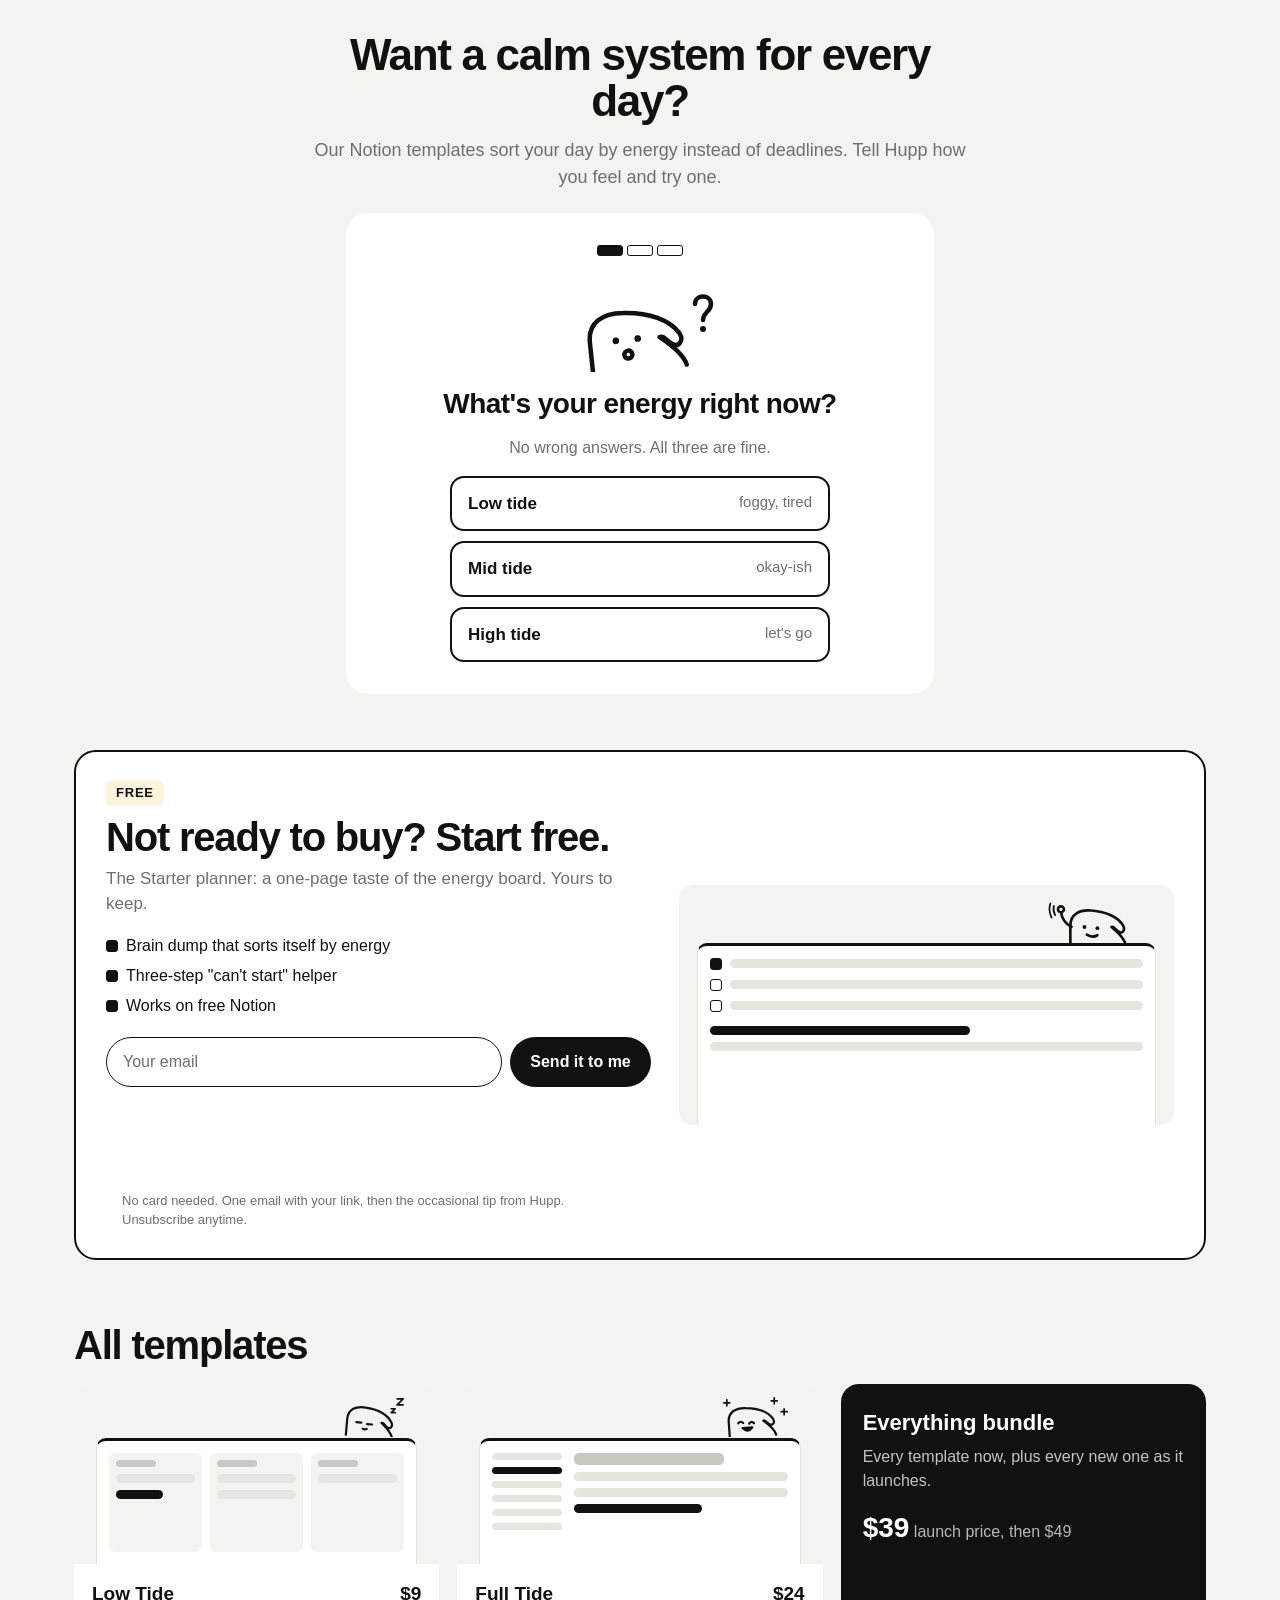
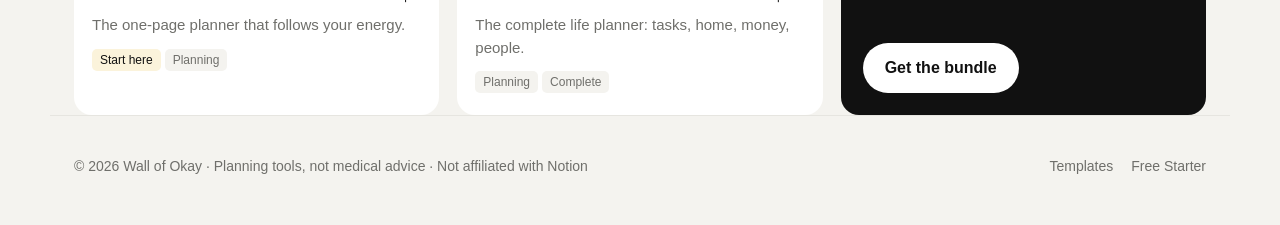
==== commit 671fef92: "Put help first on the homepage - A note from Hupp before anything else - Free "Stuck right now?" hel" ====
--- a/index.html
+++ b/index.html
@@ -25,8 +25,70 @@
 <nav aria-label="Main"><a href="/templates.html">Templates</a><a href="/#starter">Free<span class="long"> Starter</span></a></nav>
 </header>
 <main id="main">
-<div class="intro"><h1>Can't start? Let's get you over the wall.</h1>
-<p>Calm Notion templates for ADHD brains, sorted by energy instead of deadlines. Tell Hupp how you feel and try one.</p></div>
+<section class="note" aria-labelledby="note-title">
+<div class="note-card"><svg class="hupp sit" viewBox="20 32 170 100" width="170" height="100" aria-hidden="true" focusable="false"><path d="M60 100 Q44 92 42 74" fill="none" stroke="currentColor" stroke-width="4.5" stroke-linecap="round" stroke-linejoin="round"></path><circle cx="42" cy="70" r="5" fill="var(--bg)" stroke="currentColor" stroke-width="4.5"></circle><path d="M30 64 Q28 72 32 80" fill="none" stroke="currentColor" stroke-width="3" stroke-linecap="round" stroke-linejoin="round"></path><path d="M24 60 Q20 72 26 84" fill="none" stroke="currentColor" stroke-width="3" stroke-linecap="round" stroke-linejoin="round"></path><path d="M58 130 V98 C 58 78, 74 70, 94 72 C 120 74, 140 84, 148 98 C 152 106, 146 112, 140 108 C 134 104, 132 98, 128 100 C 140 110, 150 120, 152 130" fill="none" stroke="currentColor" stroke-width="4.5" stroke-linecap="round" stroke-linejoin="round"></path><circle cx="82" cy="100" r="3.3" fill="currentColor"></circle><circle cx="104" cy="102" r="3.3" fill="currentColor"></circle><path d="M86 113 Q95 119 104 114" fill="none" stroke="currentColor" stroke-width="4.5" stroke-linecap="round" stroke-linejoin="round"></path></svg>
+<p class="note-label">A note before anything else</p>
+<h1 id="note-title">Hi. If today was hard, you're in the right place.</h1>
+<p>You're not lazy, and you're not broken. Your brain just needs a different way in. Nothing here is overdue, and nobody is keeping score.</p>
+<p>Take a breath and stay as long as you like. You don't have to buy anything to get help here.</p>
+<p class="sign">Hupp</p>
+<div class="note-actions"><a class="btn" href="#stuck">I'm stuck right now</a><a class="link" href="#ask">Find a template that fits me</a></div>
+</div>
+</section>
+
+<section class="stuck" id="stuck" aria-labelledby="stuck-title">
+<div class="stuck-card">
+<div class="st" data-st="ask">
+<svg class="hupp md" viewBox="20 32 170 100" width="170" height="100" aria-hidden="true" focusable="false"><path d="M58 130 V98 C 58 78, 74 70, 94 72 C 120 74, 140 84, 148 98 C 152 106, 146 112, 140 108 C 134 104, 132 98, 128 100 C 140 110, 150 120, 152 130" fill="none" stroke="currentColor" stroke-width="4.5" stroke-linecap="round" stroke-linejoin="round"></path><circle cx="86" cy="96" r="3" fill="currentColor"></circle><circle cx="108" cy="96" r="3" fill="currentColor"></circle><path d="M88 114 H102" fill="none" stroke="currentColor" stroke-width="4.5" stroke-linecap="round" stroke-linejoin="round"></path><circle cx="154" cy="72" r="3" fill="none" stroke="currentColor" stroke-width="3.5"></circle><circle cx="163" cy="60" r="4.5" fill="none" stroke="currentColor" stroke-width="3.5"></circle><circle cx="176" cy="45" r="7" fill="none" stroke="currentColor" stroke-width="3.5"></circle></svg>
+<h2 id="stuck-title" class="q" tabindex="-1">Stuck right now?</h2>
+<p class="sub">Tell Hupp the thing you've been avoiding. He'll make it tiny. Free, no email, nothing to buy.</p>
+<form class="stuck-form" data-stuck-form><label class="visually-hidden" for="stuck-input">What are you avoiding?</label>
+<input id="stuck-input" type="text" maxlength="80" placeholder="What are you avoiding?" autocomplete="off"><button type="submit" class="btn">Make it tiny</button></form>
+<div class="chips" aria-label="Or pick one"><button type="button" class="chip" data-chip>Reply to an email</button><button type="button" class="chip" data-chip>Clean my room</button><button type="button" class="chip" data-chip>Do my taxes</button><button type="button" class="chip" data-chip>Start studying</button></div>
+</div>
+<div class="st" data-st="step" hidden>
+<svg class="hupp md" viewBox="20 32 170 100" width="170" height="100" aria-hidden="true" focusable="false"><path d="M58 130 V98 C 58 78, 74 70, 94 72 C 120 74, 140 84, 148 98 C 152 106, 146 112, 140 108 C 134 104, 132 98, 128 100 C 140 110, 150 120, 152 130" fill="none" stroke="currentColor" stroke-width="4.5" stroke-linecap="round" stroke-linejoin="round"></path><circle cx="86" cy="100" r="3.3" fill="currentColor"></circle><circle cx="108" cy="100" r="3.3" fill="currentColor"></circle><path d="M88 113 Q97 119 106 114" fill="none" stroke="currentColor" stroke-width="4.5" stroke-linecap="round" stroke-linejoin="round"></path><path d="M146 110 Q160 108 174 100" fill="none" stroke="currentColor" stroke-width="4.5" stroke-linecap="round" stroke-linejoin="round"></path><path d="M174 100 L182 96" fill="none" stroke="currentColor" stroke-width="4.5" stroke-linecap="round" stroke-linejoin="round"></path><circle cx="174" cy="100" r="4" fill="var(--bg)" stroke="currentColor" stroke-width="4.5"></circle></svg>
+<h2 class="q" tabindex="-1">Okay. Your only job right now:</h2>
+<p class="sub">For "<span data-task></span>"</p>
+<div class="tiny" data-tiny></div>
+<div class="row-btns"><button type="button" class="btn" data-start>Start 2 minutes</button><button type="button" class="btn ghost" data-smaller>Even smaller, please</button></div>
+<button type="button" class="link" data-again>Something else</button>
+</div>
+<div class="st" data-st="timer" hidden>
+<h2 class="q" tabindex="-1">Just this. Nothing else.</h2>
+<div class="tiny" data-tiny-copy></div>
+<div class="clock" data-clock aria-live="off">2:00</div>
+<div class="bricks wide" data-timer-bricks aria-hidden="true"><i></i><i></i><i></i><i></i><i></i><i></i><i></i><i></i></div>
+<div class="row-btns"><button type="button" class="btn" data-did>I did it</button><button type="button" class="btn ghost" data-stop>Stop</button></div>
+</div>
+<div class="st" data-st="done" hidden>
+<div class="hopper"><svg class="hupp md" viewBox="20 32 170 100" width="170" height="100" aria-hidden="true" focusable="false"><g transform="rotate(-4 100 130)"><path d="M58 130 V98 C 58 78, 74 70, 94 72 C 120 74, 140 84, 148 98 C 152 106, 146 112, 140 108 C 134 104, 132 98, 128 100 C 140 110, 150 120, 152 130" fill="none" stroke="currentColor" stroke-width="4.5" stroke-linecap="round" stroke-linejoin="round"></path><path d="M77 102 Q82 96 87 102" fill="none" stroke="currentColor" stroke-width="4.5" stroke-linecap="round" stroke-linejoin="round"></path><path d="M99 104 Q104 98 109 104" fill="none" stroke="currentColor" stroke-width="4.5" stroke-linecap="round" stroke-linejoin="round"></path><path d="M85 112 Q95 124 105 112 Z" fill="currentColor" stroke="currentColor" stroke-width="4.5" stroke-linecap="round" stroke-linejoin="round"></path></g><path d="M52 56 V68 M46 62 H58" fill="none" stroke="currentColor" stroke-width="3.5" stroke-linecap="round" stroke-linejoin="round"></path><path d="M148 52 V64 M142 58 H154" fill="none" stroke="currentColor" stroke-width="3.5" stroke-linecap="round" stroke-linejoin="round"></path><path d="M168 74 V86 M162 80 H174" fill="none" stroke="currentColor" stroke-width="3.5" stroke-linecap="round" stroke-linejoin="round"></path></svg><span class="hupword" aria-hidden="true">hup!</span></div>
+<h2 class="q" tabindex="-1">You started. That's the hardest part.</h2>
+<p class="sub">Keep going for two more minutes, or stop here. Both count.</p>
+<div class="row-btns"><button type="button" class="btn" data-more>2 more minutes</button><button type="button" class="btn ghost" data-again>Something else</button></div>
+</div>
+<div class="st" data-st="rest" hidden>
+<svg class="hupp md" viewBox="20 32 170 100" width="170" height="100" aria-hidden="true" focusable="false"><g transform="rotate(5 100 130)"><path d="M58 130 V98 C 58 78, 74 70, 94 72 C 120 74, 140 84, 148 98 C 152 106, 146 112, 140 108 C 134 104, 132 98, 128 100 C 140 110, 150 120, 152 130" fill="none" stroke="currentColor" stroke-width="4.5" stroke-linecap="round" stroke-linejoin="round"></path><path d="M77 103 H87" fill="none" stroke="currentColor" stroke-width="4.5" stroke-linecap="round" stroke-linejoin="round"></path><path d="M99 105 H109" fill="none" stroke="currentColor" stroke-width="4.5" stroke-linecap="round" stroke-linejoin="round"></path><path d="M91 115 Q95 117 99 115" fill="none" stroke="currentColor" stroke-width="4.5" stroke-linecap="round" stroke-linejoin="round"></path></g><path d="M150 74 H158 L150 82 H158" fill="none" stroke="currentColor" stroke-width="3.5" stroke-linecap="round" stroke-linejoin="round"></path><path d="M162 54 H174 L162 66 H174" fill="none" stroke="currentColor" stroke-width="3.5" stroke-linecap="round" stroke-linejoin="round"></path></svg>
+<h2 class="q" tabindex="-1">That's okay. You showed up.</h2>
+<p class="sub">Not today is allowed. Come back whenever you're ready. Hupp will be here.</p>
+<button type="button" class="btn ghost" data-again>Try something else</button>
+</div>
+</div>
+</section>
+
+<section class="story" aria-labelledby="story-title">
+<div class="story-art"><svg class="walls" viewBox="0 74 600 196" width="600" height="196" role="img" aria-label="Hupp stuck in front of a tall Wall of Awful, then tiny steps up to a low Wall of Okay, where Hupp sits and celebrates."><g fill="none" stroke="currentColor" stroke-width="3" stroke-linejoin="round"><clipPath id="c120"><rect x="120" y="84" width="140" height="156"/></clipPath><g clip-path="url(#c120)"><rect x="122" y="216" width="40" height="22" rx="3"/><rect x="166" y="216" width="40" height="22" rx="3"/><rect x="210" y="216" width="40" height="22" rx="3"/><rect x="254" y="216" width="40" height="22" rx="3"/><rect x="100" y="190" width="40" height="22" rx="3"/><rect x="144" y="190" width="40" height="22" rx="3"/><rect x="188" y="190" width="40" height="22" rx="3"/><rect x="232" y="190" width="40" height="22" rx="3"/><rect x="122" y="164" width="40" height="22" rx="3"/><rect x="166" y="164" width="40" height="22" rx="3"/><rect x="210" y="164" width="40" height="22" rx="3"/><rect x="254" y="164" width="40" height="22" rx="3"/><rect x="100" y="138" width="40" height="22" rx="3"/><rect x="144" y="138" width="40" height="22" rx="3"/><rect x="188" y="138" width="40" height="22" rx="3"/><rect x="232" y="138" width="40" height="22" rx="3"/><rect x="122" y="112" width="40" height="22" rx="3"/><rect x="166" y="112" width="40" height="22" rx="3"/><rect x="210" y="112" width="40" height="22" rx="3"/><rect x="254" y="112" width="40" height="22" rx="3"/><rect x="100" y="86" width="40" height="22" rx="3"/><rect x="144" y="86" width="40" height="22" rx="3"/><rect x="188" y="86" width="40" height="22" rx="3"/><rect x="232" y="86" width="40" height="22" rx="3"/></g><rect x="292" y="226" width="24" height="14" rx="3"/><rect x="320" y="212" width="24" height="28" rx="3"/><rect x="348" y="198" width="24" height="42" rx="3"/><clipPath id="c380"><rect x="380" y="188" width="180" height="52"/></clipPath><g clip-path="url(#c380)"><rect x="382" y="216" width="40" height="22" rx="3"/><rect x="426" y="216" width="40" height="22" rx="3"/><rect x="470" y="216" width="40" height="22" rx="3"/><rect x="514" y="216" width="40" height="22" rx="3"/><rect x="558" y="216" width="40" height="22" rx="3"/><rect x="360" y="190" width="40" height="22" rx="3"/><rect x="404" y="190" width="40" height="22" rx="3"/><rect x="448" y="190" width="40" height="22" rx="3"/><rect x="492" y="190" width="40" height="22" rx="3"/><rect x="536" y="190" width="40" height="22" rx="3"/></g></g><path d="M10 240 H590" stroke="currentColor" stroke-width="4" stroke-linecap="round"/><g transform="translate(-30 123) scale(0.9)"><path d="M58 130 V98 C 58 78, 74 70, 94 72 C 120 74, 140 84, 148 98 C 152 106, 146 112, 140 108 C 134 104, 132 98, 128 100 C 140 110, 150 120, 152 130" fill="none" stroke="currentColor" stroke-width="4.5" stroke-linecap="round" stroke-linejoin="round"></path><circle cx="82" cy="99" r="4.2" fill="currentColor"></circle><circle cx="104" cy="101" r="4.2" fill="currentColor"></circle><path d="M84 115 Q88 111 92 115 Q96 119 100 115 Q104 111 108 115" fill="none" stroke="currentColor" stroke-width="4" stroke-linecap="round" stroke-linejoin="round"></path><path d="M44 74 C 40 82, 40 88, 44 88 C 48 88, 48 82, 44 74 Z" fill="none" stroke="currentColor" stroke-width="3.5" stroke-linecap="round" stroke-linejoin="round"></path></g><g transform="translate(375 71) scale(0.9)"><g transform="rotate(-4 100 130)"><path d="M58 130 V98 C 58 78, 74 70, 94 72 C 120 74, 140 84, 148 98 C 152 106, 146 112, 140 108 C 134 104, 132 98, 128 100 C 140 110, 150 120, 152 130" fill="none" stroke="currentColor" stroke-width="4.5" stroke-linecap="round" stroke-linejoin="round"></path><path d="M77 102 Q82 96 87 102" fill="none" stroke="currentColor" stroke-width="4.5" stroke-linecap="round" stroke-linejoin="round"></path><path d="M99 104 Q104 98 109 104" fill="none" stroke="currentColor" stroke-width="4.5" stroke-linecap="round" stroke-linejoin="round"></path><path d="M85 112 Q95 124 105 112 Z" fill="currentColor" stroke="currentColor" stroke-width="4.5" stroke-linecap="round" stroke-linejoin="round"></path></g><path d="M52 56 V68 M46 62 H58" fill="none" stroke="currentColor" stroke-width="3.5" stroke-linecap="round" stroke-linejoin="round"></path><path d="M148 52 V64 M142 58 H154" fill="none" stroke="currentColor" stroke-width="3.5" stroke-linecap="round" stroke-linejoin="round"></path><path d="M168 74 V86 M162 80 H174" fill="none" stroke="currentColor" stroke-width="3.5" stroke-linecap="round" stroke-linejoin="round"></path></g><g fill="currentColor" font-family="inherit" font-weight="800" font-size="16" text-anchor="middle"><text x="190" y="264">Wall of Awful</text><text x="470" y="264">Wall of Okay</text></g><text x="334" y="186" fill="currentColor" font-family="inherit" font-size="13" text-anchor="middle" opacity=".7">tiny steps</text></svg></div>
+<div class="story-text">
+<p class="note-label">Why we're called Wall of Okay</p>
+<h2 id="story-title">That wall in front of you has a name.</h2>
+<p>ADHD coach Brendan Mahan calls it the <b>Wall of Awful</b>. Every late reply, every "why can't you just…", every time it went wrong stacks up into a wall between you and the task. The bigger it gets, the harder it is to start. That's not laziness. That's a wall.</p>
+<p>We can't knock it down for you. But we can make the first step small enough to climb, then the next one, until you're on the other side. Not perfect. Just okay.</p>
+<p class="cite">Learn more in Brendan's book, <a href="https://www.hachettebookgroup.com/titles/brendan-mahan-med-ms/overcoming-the-wall-of-awful/9781538778951/" rel="noopener" target="_blank"><i>Overcoming the Wall of Awful</i></a>.</p>
+</div>
+</section>
+
+<div class="intro"><h2>Want a calm system for every day?</h2>
+<p>Our Notion templates sort your day by energy instead of deadlines. Tell Hupp how you feel and try one.</p></div>
 
 <section class="ask" id="ask" aria-label="Ask Hupp">
 <div class="ask-card" data-step="1">
@@ -101,5 +163,6 @@
 <script src="/assets/config.js"></script>
 <script src="/assets/site.js"></script>
 <script src="/assets/ask.js"></script>
+<script src="/assets/stuck.js"></script>
 </body>
 </html>
--- a/assets/site.css
+++ b/assets/site.css
@@ -104,8 +104,8 @@
 .new { white-space: nowrap; display: inline-block; font-size: 11px; font-weight: 700; background: var(--fg); color: var(--bg); padding: 1px 6px; border-radius: 4px; margin-left: 6px; vertical-align: 1px; }
 
 /* ===== Home: Ask Hupp ===== */
-.intro { text-align: center; max-width: 720px; margin: 28px auto 22px; padding: 0 24px; }
-.intro h1 { font-size: clamp(36px, 6vw, 60px); letter-spacing: -.035em; line-height: 1.02; margin: 0 0 12px; }
+.intro { text-align: center; max-width: 720px; margin: 88px auto 22px; padding: 0 24px; }
+.intro h2 { font-size: clamp(30px, 4.5vw, 44px); letter-spacing: -.03em; line-height: 1.05; margin: 0 0 12px; }
 .intro p { color: var(--muted); font-size: 18px; margin: 0; }
 
 .ask { max-width: 620px; margin: 0 auto; padding: 0 16px; scroll-margin-top: 16px; }
@@ -246,6 +246,58 @@
 .lost h1 { font-size: 36px; letter-spacing: -.02em; line-height: 1.1; margin: 0 0 10px; }
 .lost p { color: var(--muted); margin: 0 0 22px; }
 
+/* ===== Home: a note from Hupp ===== */
+.note { max-width: 760px; margin: 0 auto; padding: 96px 16px 0; }
+.note-card { position: relative; background: var(--bg); border-top: 3px solid var(--fg); border-radius: 22px; padding: 34px 38px 30px; }
+.note-card > .hupp.sit { position: absolute; left: 30px; bottom: 100%; width: 132px; height: auto; }
+.note-label { font-size: 13px; font-weight: 800; letter-spacing: .08em; text-transform: uppercase; color: var(--muted); margin: 0 0 10px; }
+.note h1 { font-size: clamp(32px, 5vw, 50px); letter-spacing: -.035em; line-height: 1.05; margin: 0 0 16px; }
+.note p { font-size: 19px; margin: 0 0 12px; max-width: 600px; }
+.note .sign { font-weight: 800; font-size: 18px; margin: 18px 0 22px; }
+.note .sign::before { content: "— "; }
+.note-actions { display: flex; flex-wrap: wrap; align-items: center; gap: 12px 20px; }
+
+/* ===== Home: Stuck right now? ===== */
+.stuck { max-width: 620px; margin: 48px auto 0; padding: 0 16px; scroll-margin-top: 16px; }
+.stuck-card { background: var(--hl); border-radius: 22px; padding: 30px 28px; }
+.st { display: flex; flex-direction: column; align-items: center; gap: 14px; text-align: center; }
+.st .q { font-size: 28px; font-weight: 800; letter-spacing: -.02em; line-height: 1.15; margin: 0; outline: none; }
+.st .sub { color: var(--muted); font-size: 16px; margin: 0; max-width: 460px; }
+.st .hupp.md { width: 130px; height: auto; }
+.stuck-form { display: flex; gap: 8px; width: 100%; max-width: 480px; }
+.stuck-form input { flex: 1; min-width: 0; border: 1.6px solid var(--fg); border-radius: 999px; padding: 12px 16px; background: var(--bg); }
+.stuck-form input::placeholder { color: var(--muted); }
+.stuck-form .btn { white-space: nowrap; }
+.chips { display: flex; flex-wrap: wrap; justify-content: center; gap: 8px; }
+.chip { border: 1.4px solid var(--fg); background: var(--bg); border-radius: 999px; padding: 6px 12px; font-size: 14px; cursor: pointer; }
+.chip:hover { background: var(--soft); }
+.tiny { background: var(--bg); border-radius: 14px; padding: 18px 20px; font-size: 22px; font-weight: 800; letter-spacing: -.01em; line-height: 1.25; width: 100%; max-width: 460px; }
+.row-btns { display: flex; flex-wrap: wrap; justify-content: center; gap: 10px; }
+.btn.ghost { background: transparent; color: var(--fg); box-shadow: inset 0 0 0 2px var(--fg); }
+.btn.ghost:hover { background: rgba(17,17,17,.06); }
+.clock { font-size: 64px; font-weight: 800; letter-spacing: -.03em; font-variant-numeric: tabular-nums; line-height: 1; }
+.bricks.wide i { width: 30px; height: 13px; }
+.hopper { display: flex; align-items: flex-end; gap: 4px; }
+
+/* ===== Home: the story ===== */
+.story { max-width: 1132px; width: calc(100% - 48px); margin: 64px auto 0; padding: 32px; background: var(--bg); border-radius: 22px; display: grid; grid-template-columns: 1.05fr 1fr; gap: 36px; align-items: center; }
+.story > * { min-width: 0; }
+.story .walls { width: 100%; height: auto; color: var(--fg); display: block; }
+.story h2 { font-size: clamp(28px, 4vw, 40px); letter-spacing: -.03em; line-height: 1.05; margin: 0 0 14px; }
+.story p { font-size: 17px; margin: 0 0 12px; }
+.story .cite { font-size: 14px; color: var(--muted); margin-top: 16px; }
+@media (max-width: 860px) { .story { grid-template-columns: 1fr; padding: 24px 20px; width: calc(100% - 32px); } }
+@media (max-width: 560px) {
+  .note { padding-top: 84px; }
+  .note-card { padding: 26px 22px 24px; }
+  .note-card > .hupp.sit { width: 112px; left: 18px; }
+  .note p { font-size: 17px; }
+  .stuck-card { padding: 26px 18px; }
+  .stuck-form { flex-direction: column; }
+  .st .q { font-size: 24px; }
+  .tiny { font-size: 20px; }
+}
+
 /* Small notice for links that aren't connected yet */
 .notice { position: fixed; left: 50%; bottom: 20px; transform: translateX(-50%); background: var(--fg); color: var(--bg); padding: 10px 16px; border-radius: 12px; font-size: 14px; z-index: 60; max-width: calc(100% - 32px); }
 
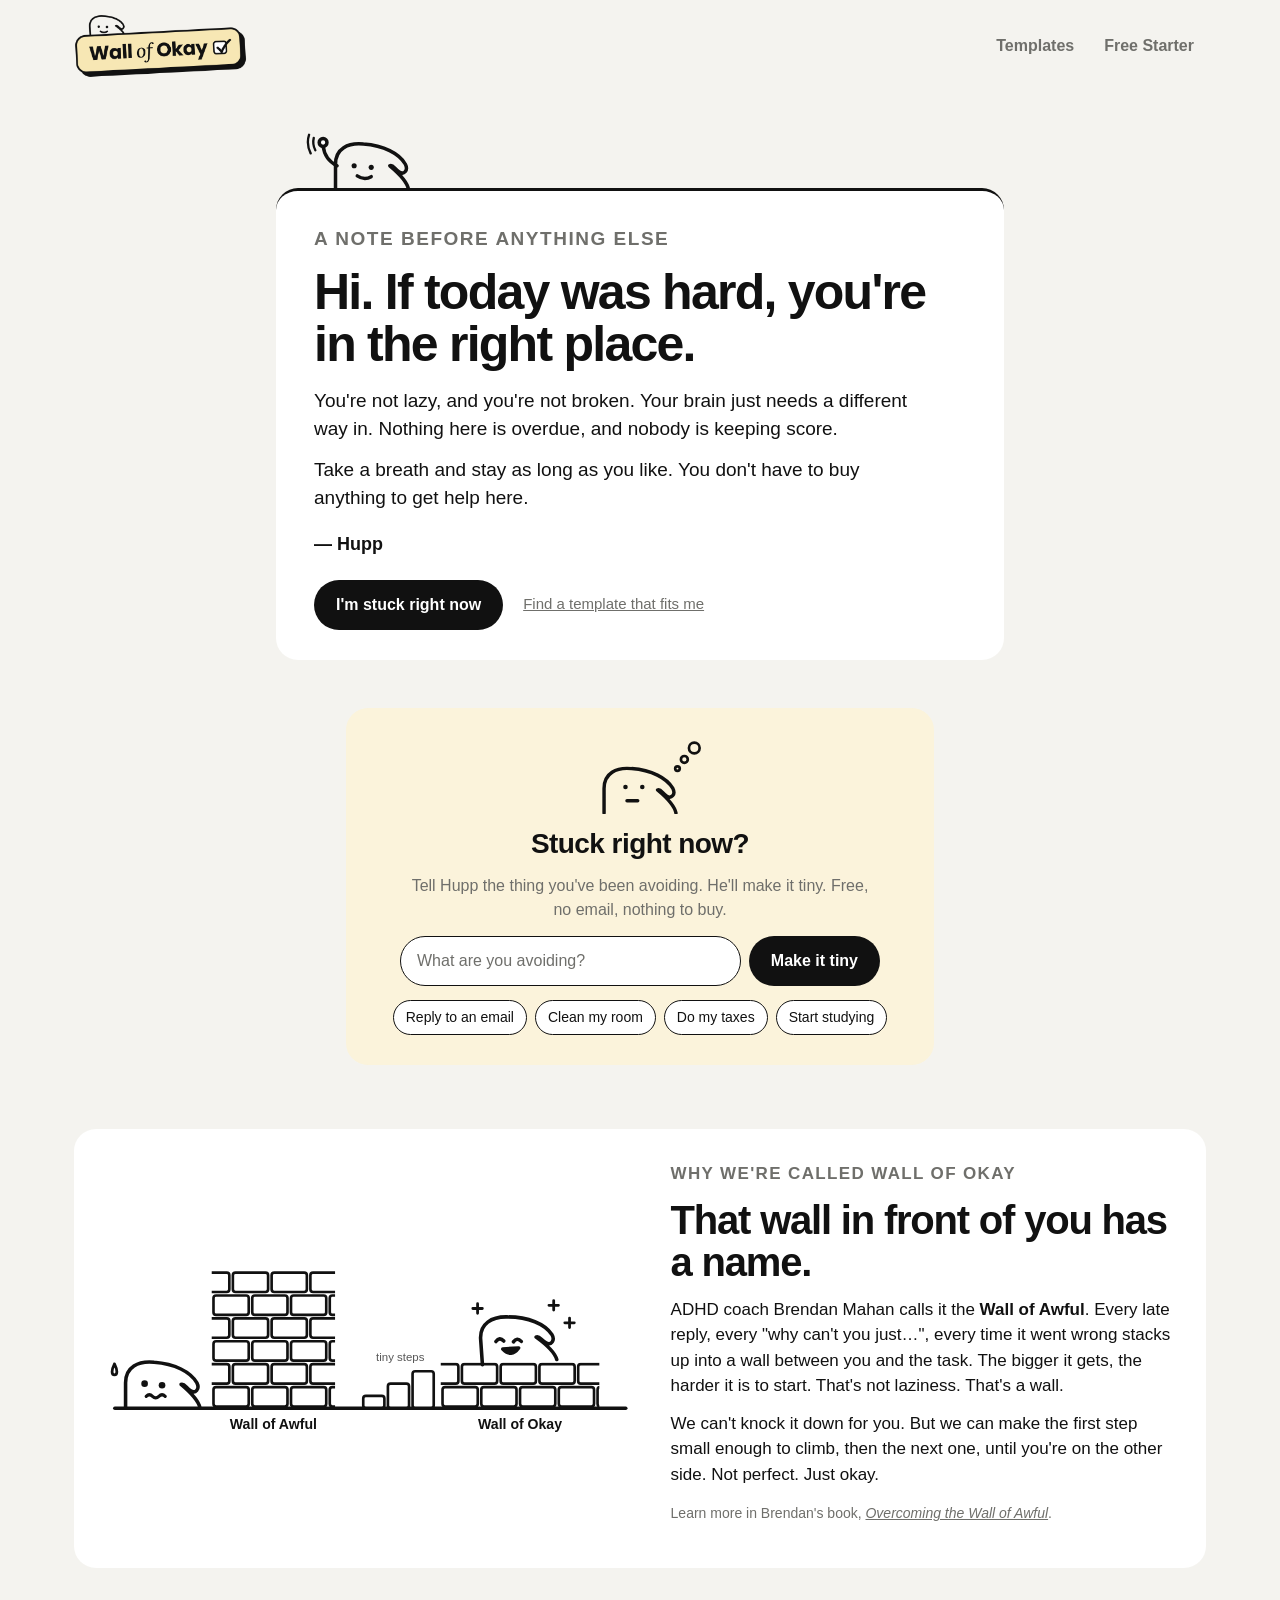
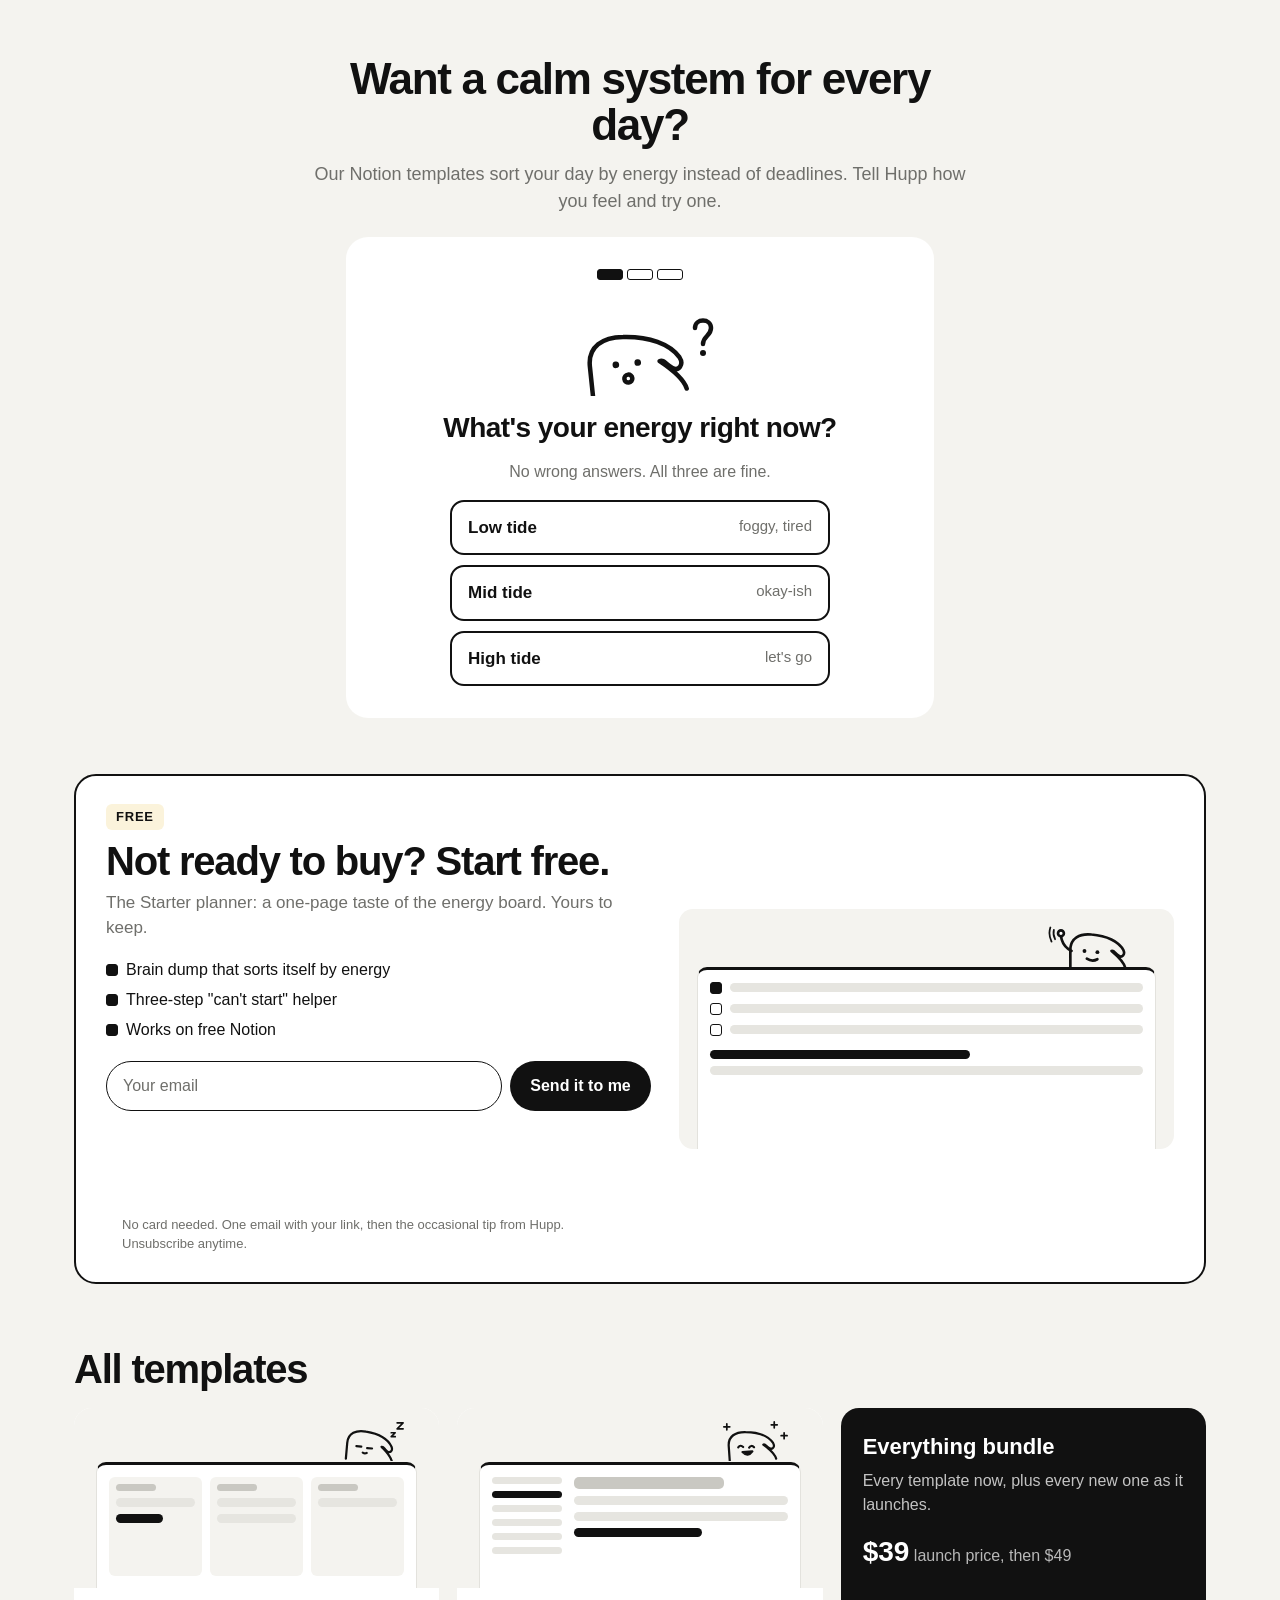
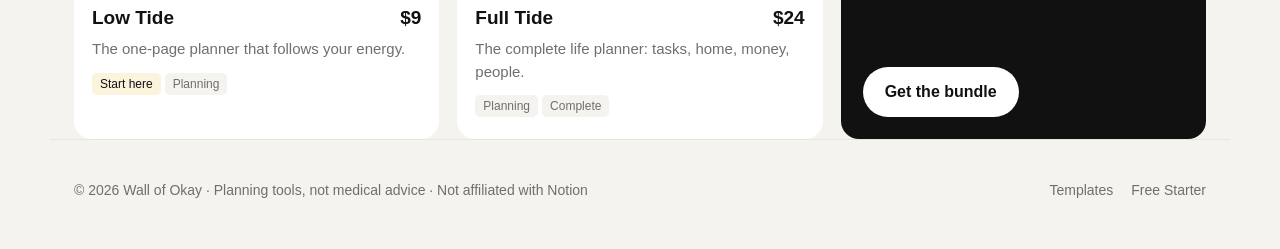
==== commit 9bd7f25e: "New sticker logo: Hupp peeking over, soft italic "of", tick jumping out of its box - Logo in the hea" ====
--- a/index.html
+++ b/index.html
@@ -21,7 +21,7 @@
 <body>
 <a class="skip" href="#main">Skip to content</a>
 <header class="site-head">
-<a class="brand" href="/"><svg class="hupp" viewBox="20 32 170 100" width="170" height="100" aria-hidden="true" focusable="false"><path d="M58 130 V98 C 58 78, 74 70, 94 72 C 120 74, 140 84, 148 98 C 152 106, 146 112, 140 108 C 134 104, 132 98, 128 100 C 140 110, 150 120, 152 130" fill="none" stroke="currentColor" stroke-width="4.5" stroke-linecap="round" stroke-linejoin="round"></path><circle cx="82" cy="100" r="3.3" fill="currentColor"></circle><circle cx="104" cy="102" r="3.3" fill="currentColor"></circle><path d="M86 113 Q95 119 104 114" fill="none" stroke="currentColor" stroke-width="4.5" stroke-linecap="round" stroke-linejoin="round"></path></svg><span>Wall of Okay</span></a>
+<a class="brand" href="/"><img src="/assets/logo/wall-of-okay-logo.png" alt="Wall of Okay" width="172" height="64"></a>
 <nav aria-label="Main"><a href="/templates.html">Templates</a><a href="/#starter">Free<span class="long"> Starter</span></a></nav>
 </header>
 <main id="main">
--- a/assets/site.css
+++ b/assets/site.css
@@ -37,7 +37,7 @@
 /* Header and footer */
 .site-head { display: flex; justify-content: space-between; align-items: center; gap: 16px; padding: 14px 24px; max-width: 1180px; margin: 0 auto; }
 .brand { display: flex; align-items: center; gap: 8px; font-weight: 800; text-decoration: none; letter-spacing: -.01em; }
-.brand .hupp { width: 54px; height: auto; }
+.brand img { display: block; height: 64px; width: auto; }
 .brand, .site-head nav a { white-space: nowrap; }
 .site-head nav { display: flex; gap: 6px; }
 .site-head nav a { text-decoration: none; color: var(--muted); font-weight: 600; padding: 8px 12px; border-radius: 999px; }
@@ -322,7 +322,7 @@
 @media (max-width: 560px) {
   .site-head { padding: 12px 16px; }
   .site-head nav a { padding: 8px 8px; font-size: 15px; }
-  .brand .hupp { width: 44px; }
+  .brand img { height: 52px; }
   .good li { grid-template-columns: 1fr; gap: 2px; }
   .wrap { padding: 0 16px; }
   .grid { grid-template-columns: 1fr; }
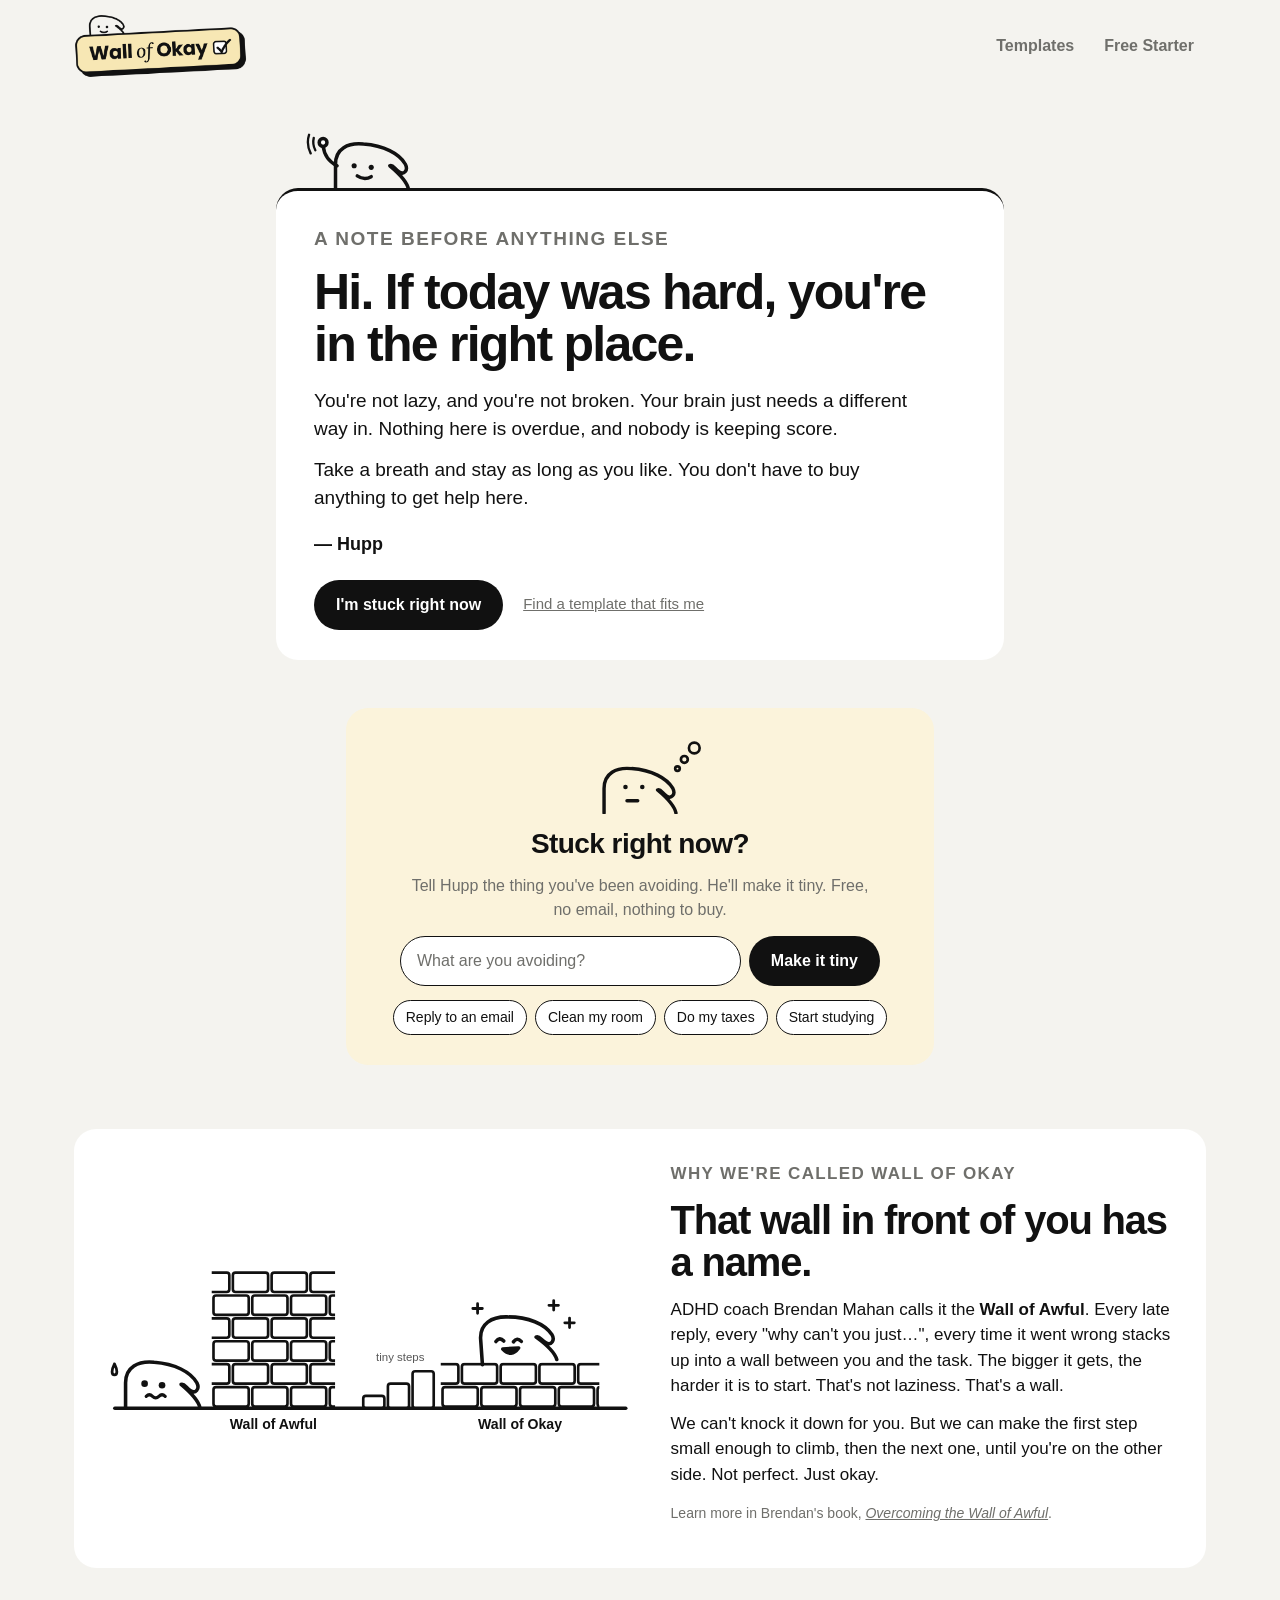
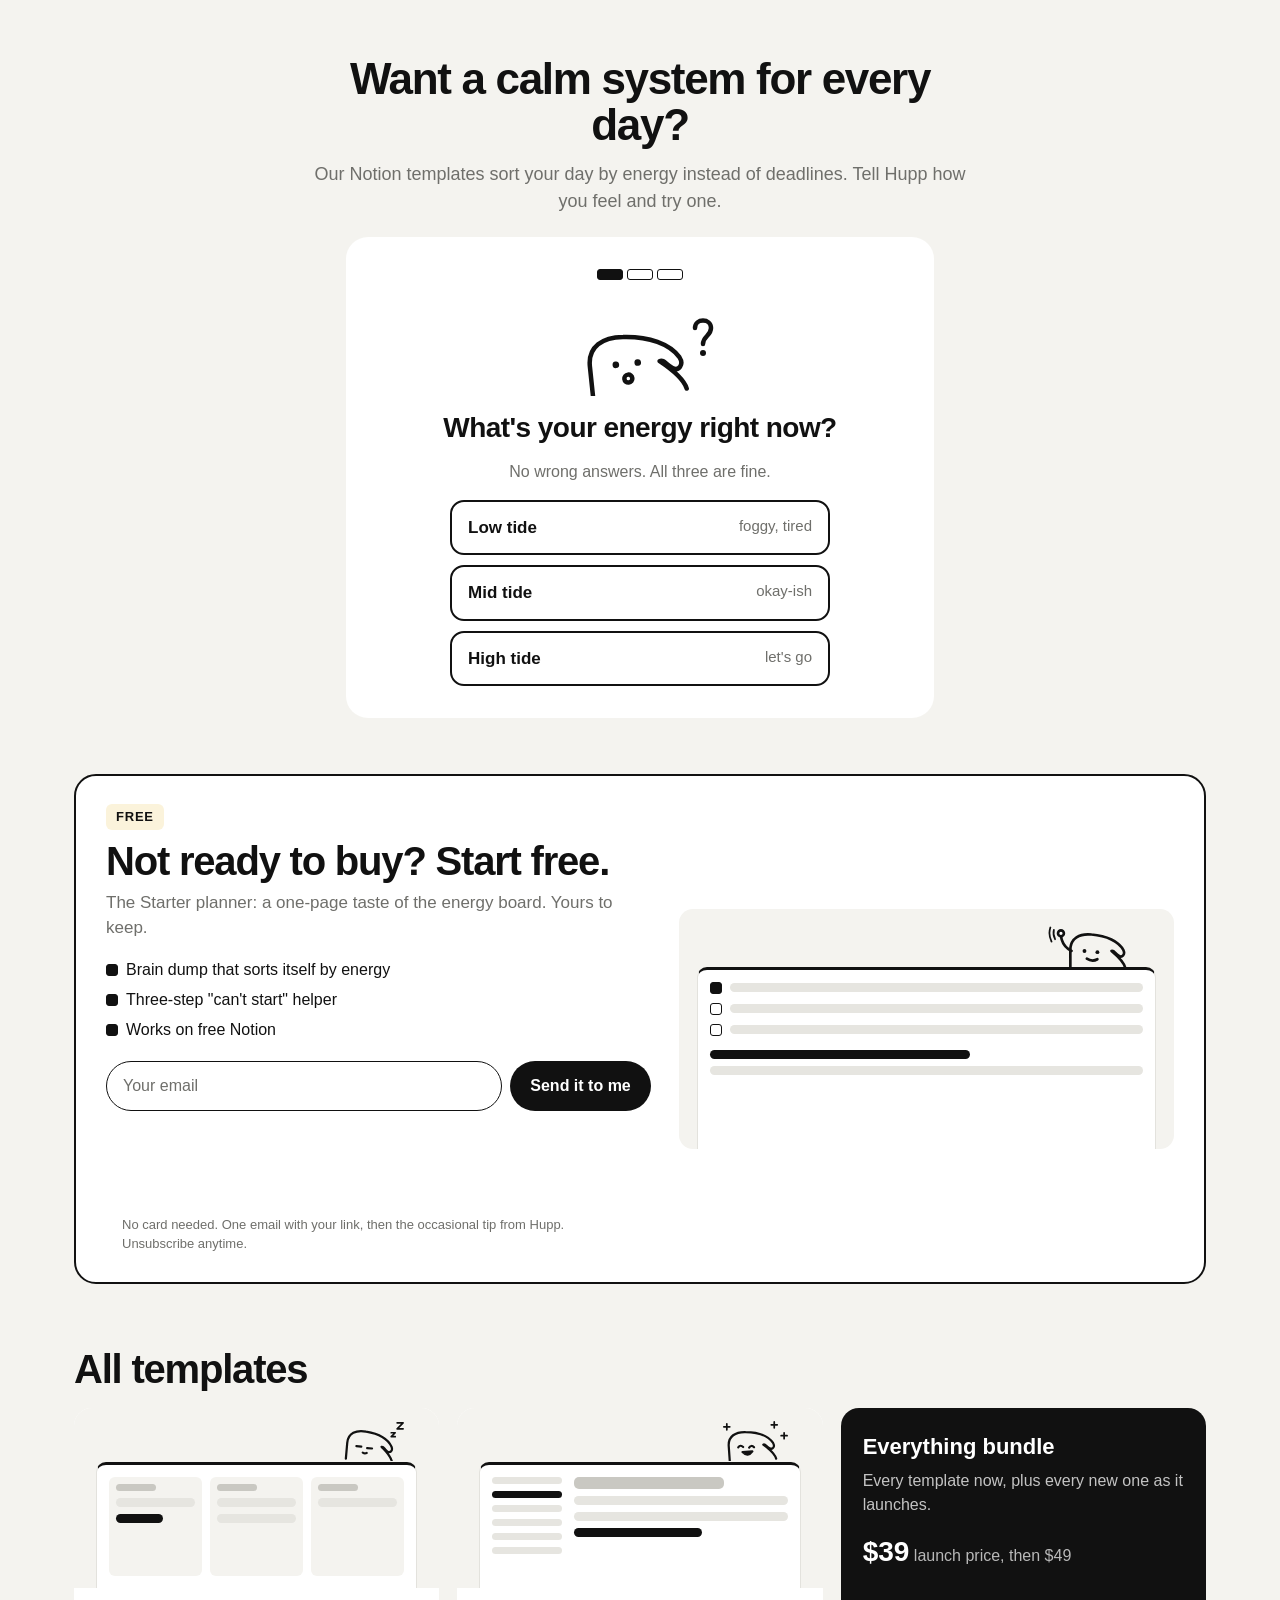
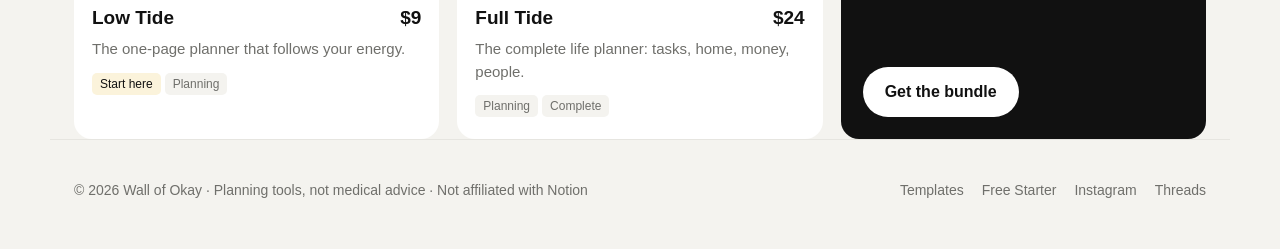
==== commit ec007cf8: "Add Threads to the footer and fill in the Instagram link Co-Authored-By: Claude Opus 5.5 <noreply@an" ====
--- a/index.html
+++ b/index.html
@@ -158,7 +158,7 @@
 </main>
 <footer class="site-foot">
 <div>© <span data-year>2026</span> Wall of Okay · Planning tools, not medical advice · Not affiliated with Notion</div>
-<nav aria-label="Footer"><a href="/templates.html">Templates</a><a href="/#starter">Free Starter</a><a data-link="etsy" href="#" hidden>Etsy shop</a><a data-link="instagram" href="#" hidden>Instagram</a></nav>
+<nav aria-label="Footer"><a href="/templates.html">Templates</a><a href="/#starter">Free Starter</a><a data-link="etsy" href="#" hidden>Etsy shop</a><a data-link="instagram" href="#" hidden>Instagram</a><a data-link="threads" href="#" hidden>Threads</a></nav>
 </footer>
 <script src="/assets/config.js"></script>
 <script src="/assets/site.js"></script>
